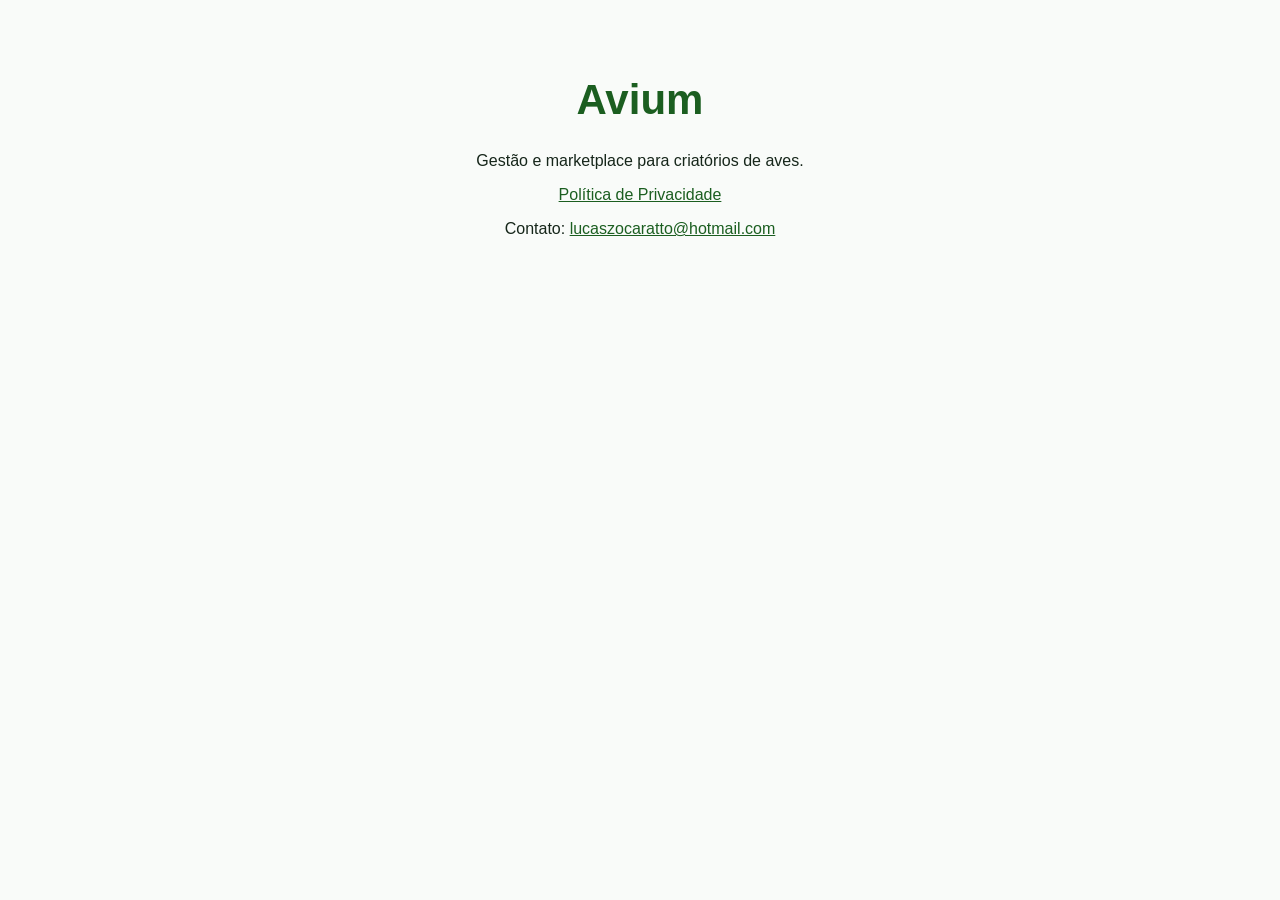
==== index.html @ 2c4d25f3 "Site Avium: política de privacidade Co-Authored-By: Claude Opus 4.8 (1M context) <noreply@anthropic." ====
<!DOCTYPE html>
<html lang="pt-BR"><head><meta charset="UTF-8"><meta name="viewport" content="width=device-width, initial-scale=1.0"><title>Avium</title>
<style>body{max-width:720px;margin:0 auto;padding:48px 20px;font-family:-apple-system,Segoe UI,Roboto,sans-serif;color:#16261a;background:#F9FBF9;text-align:center}h1{color:#1B5E20;font-size:42px}a{color:#1B5E20}</style>
</head><body>
<h1>Avium</h1>
<p>Gestão e marketplace para criatórios de aves.</p>
<p><a href="privacidade.html">Política de Privacidade</a></p>
<p>Contato: <a href="mailto:lucaszocaratto@hotmail.com">lucaszocaratto@hotmail.com</a></p>
</body></html>
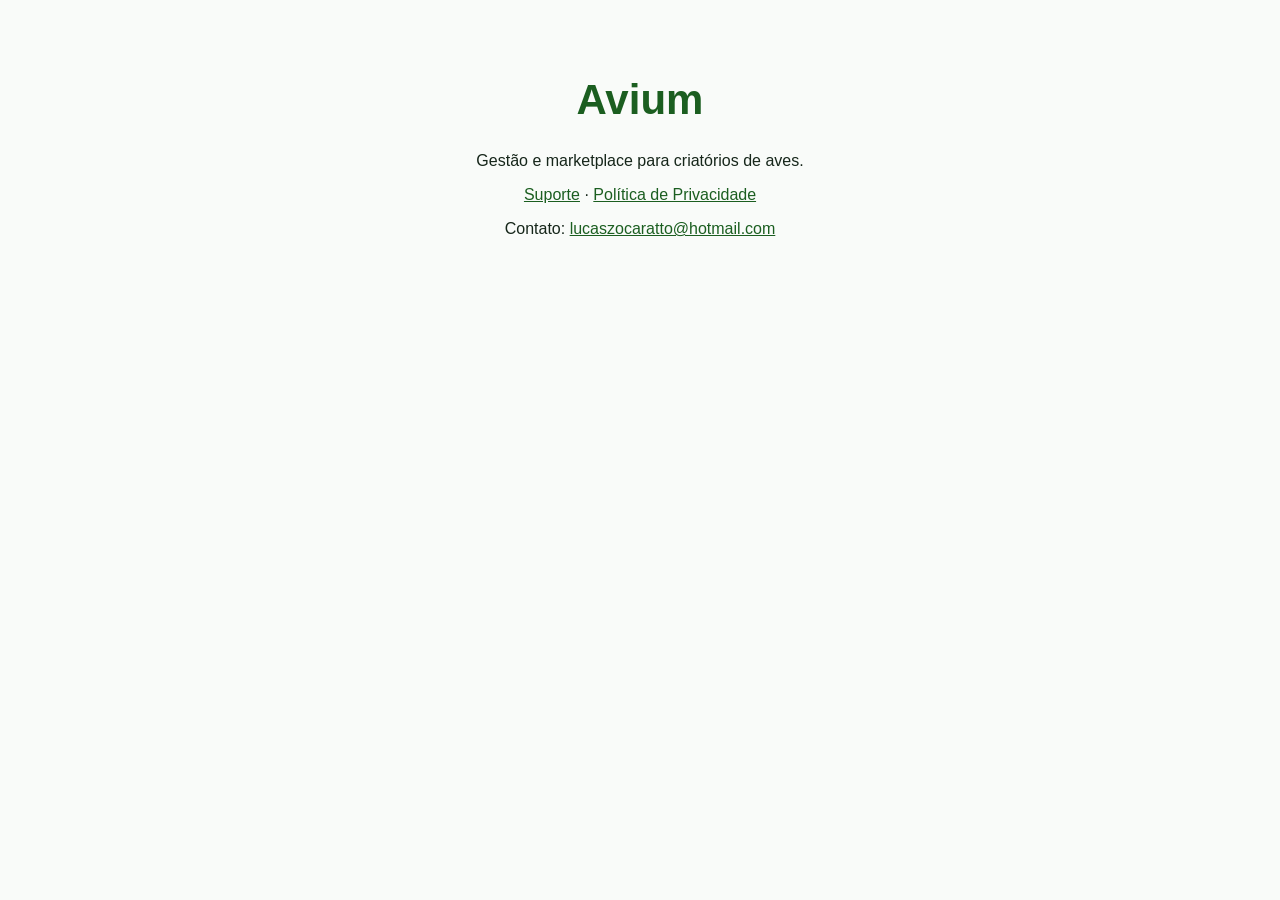
==== commit 5960a2bd: "add: pagina de suporte (FAQ + contato + cancelamento) p/ App Store" ====
--- a/index.html
+++ b/index.html
@@ -4,6 +4,6 @@
 </head><body>
 <h1>Avium</h1>
 <p>Gestão e marketplace para criatórios de aves.</p>
-<p><a href="privacidade.html">Política de Privacidade</a></p>
+<p><a href="suporte.html">Suporte</a> &middot; <a href="privacidade.html">Política de Privacidade</a></p>
 <p>Contato: <a href="mailto:lucaszocaratto@hotmail.com">lucaszocaratto@hotmail.com</a></p>
 </body></html>
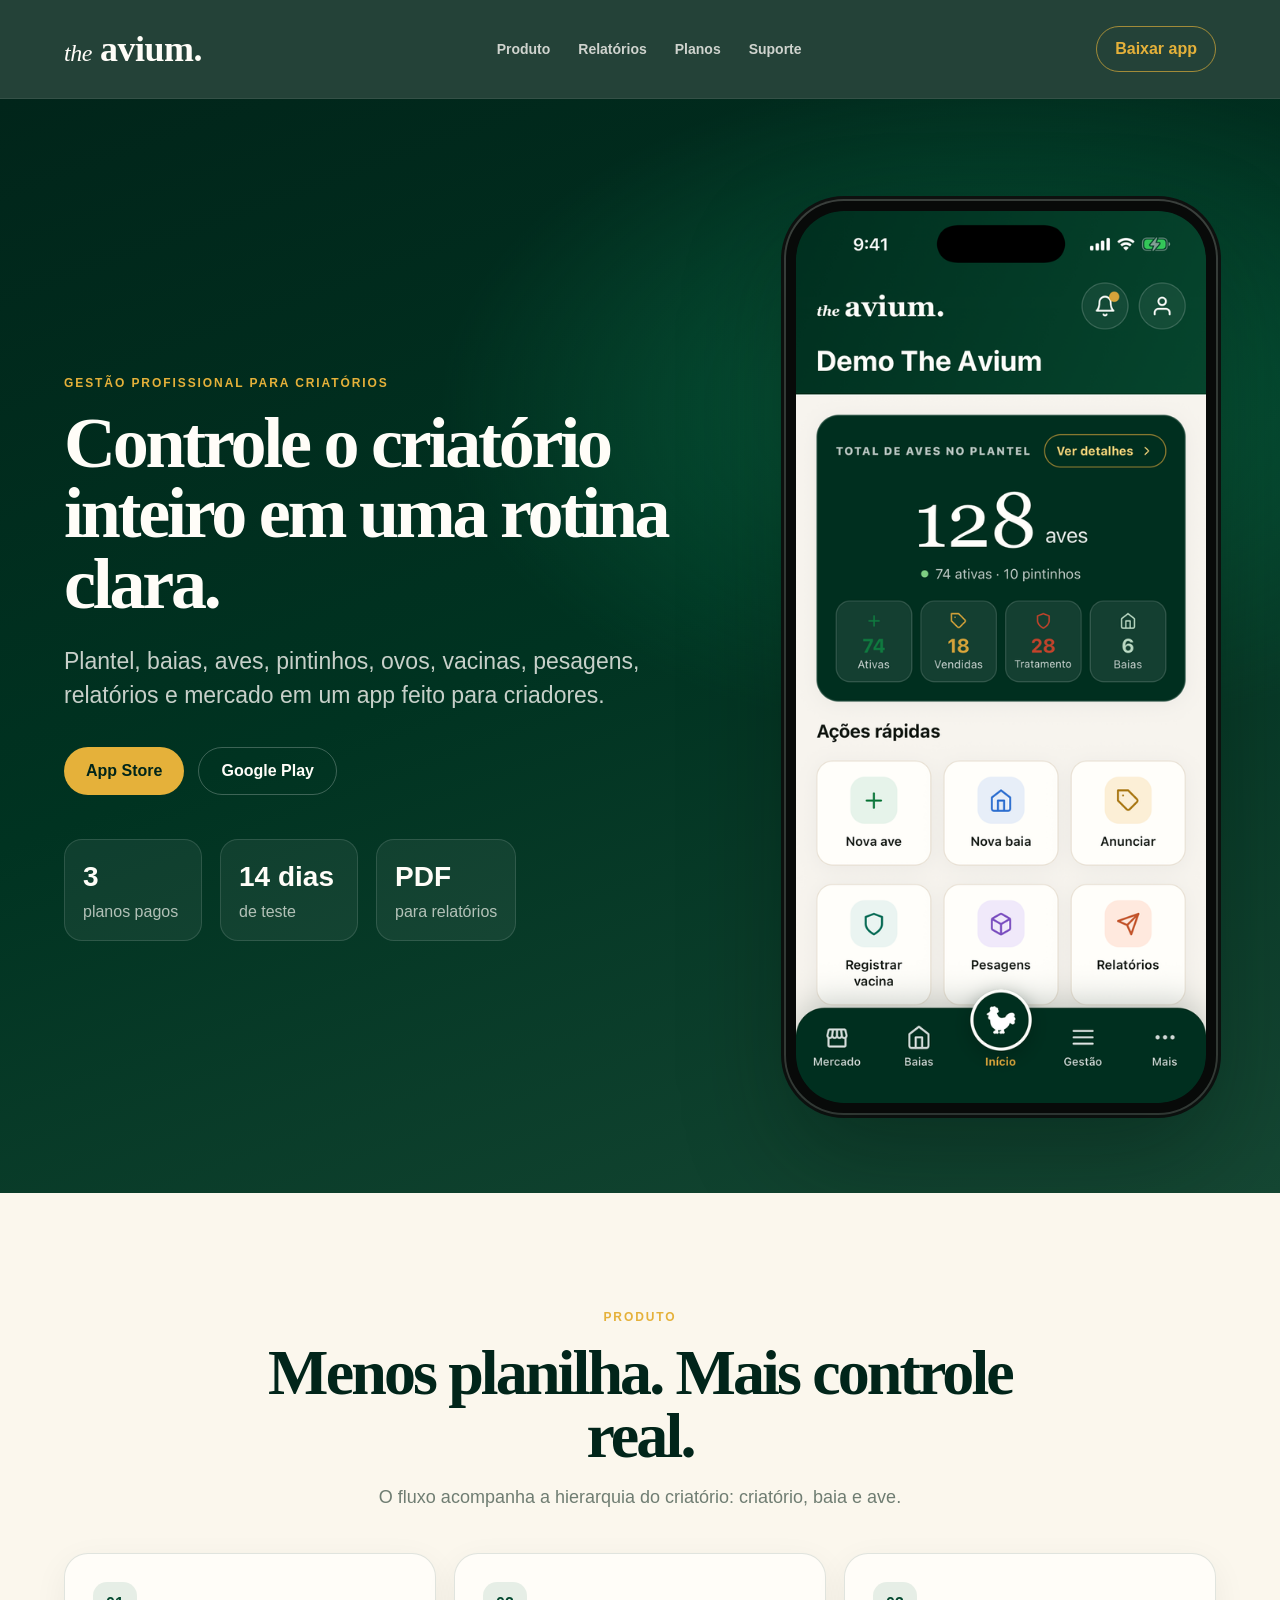
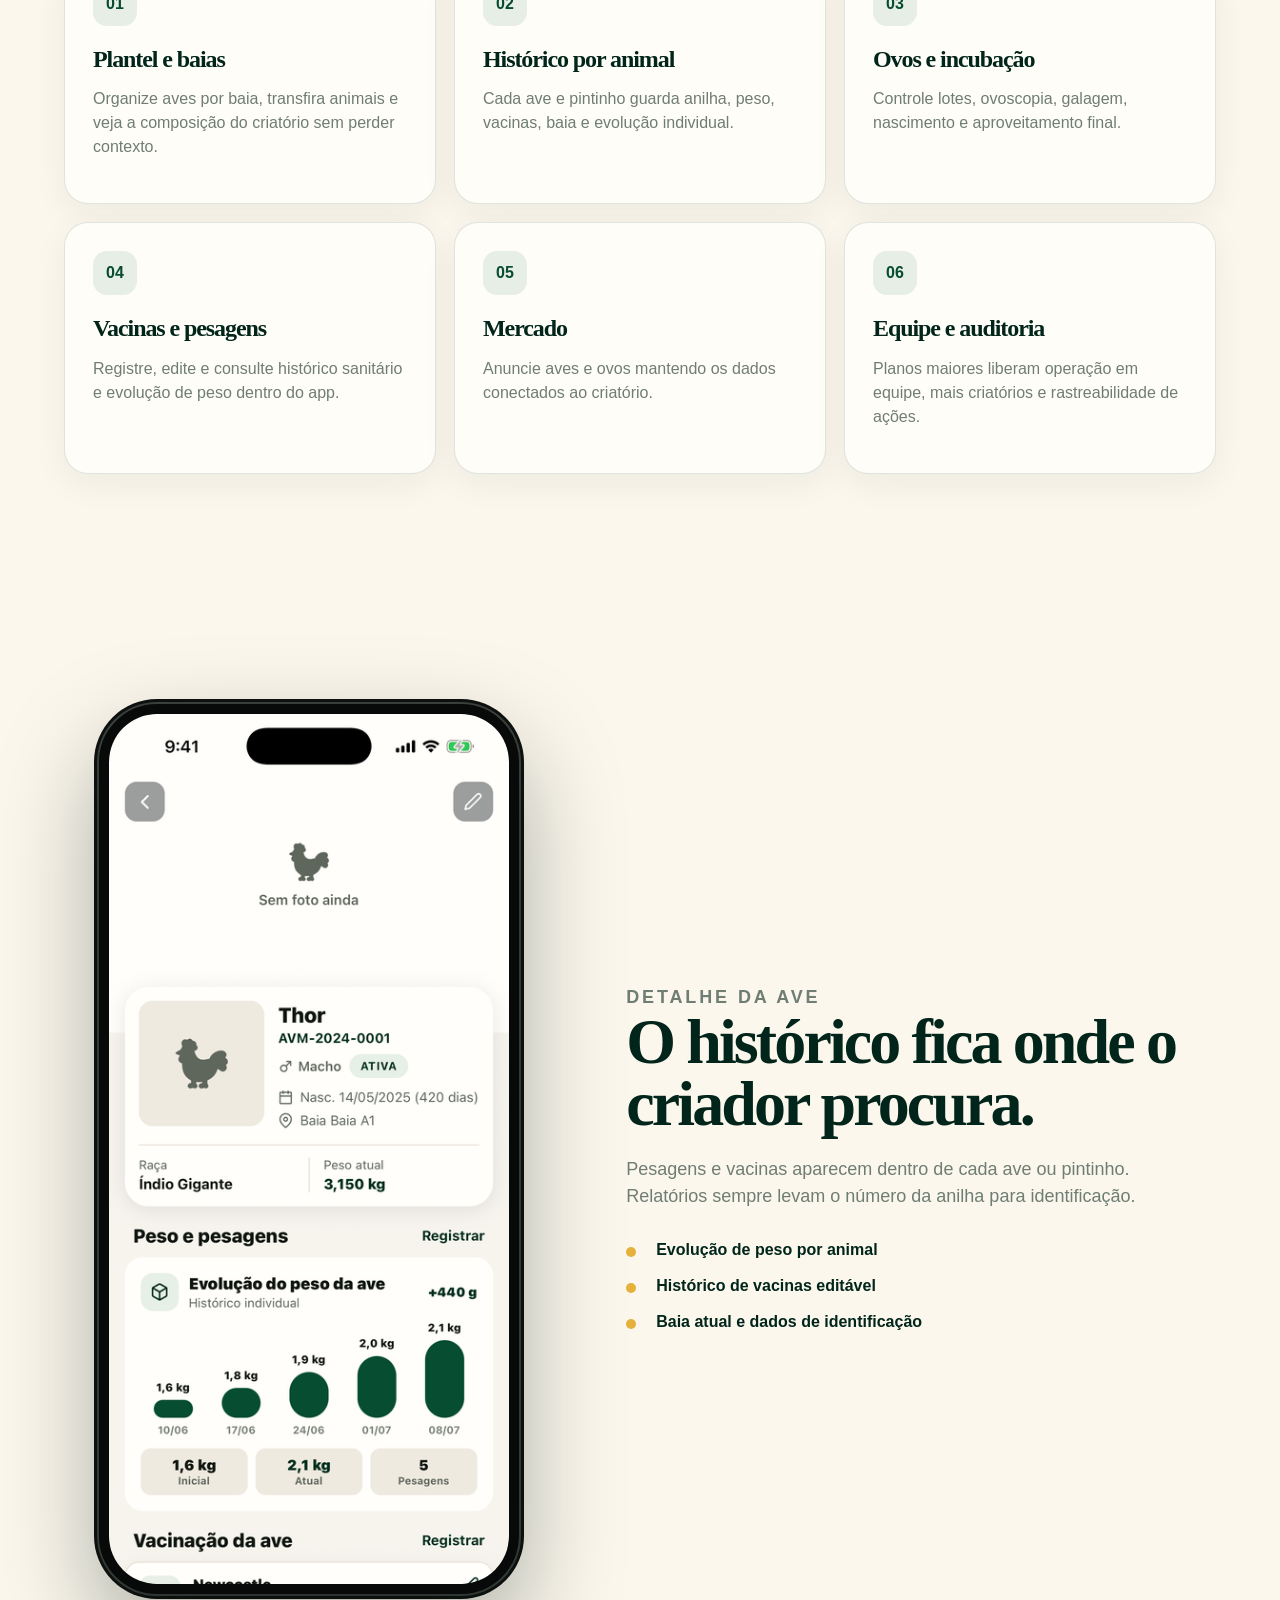
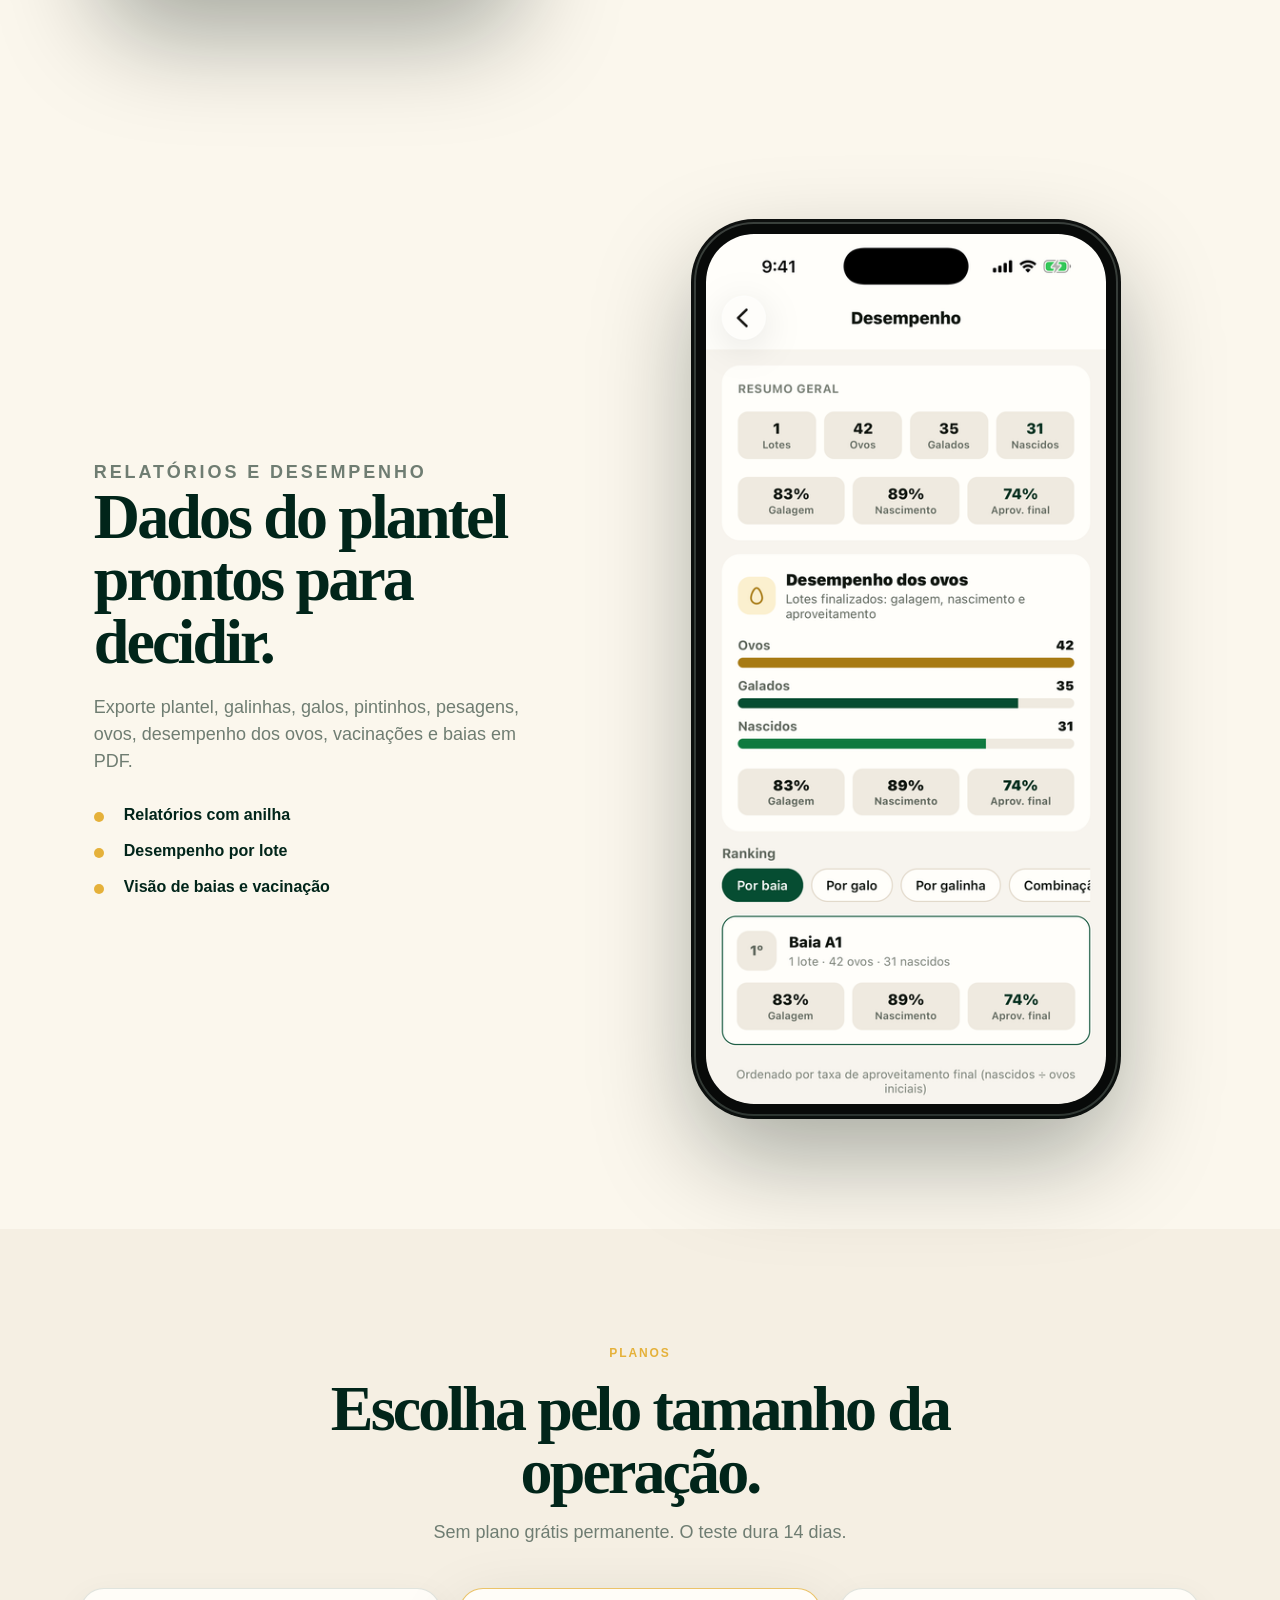
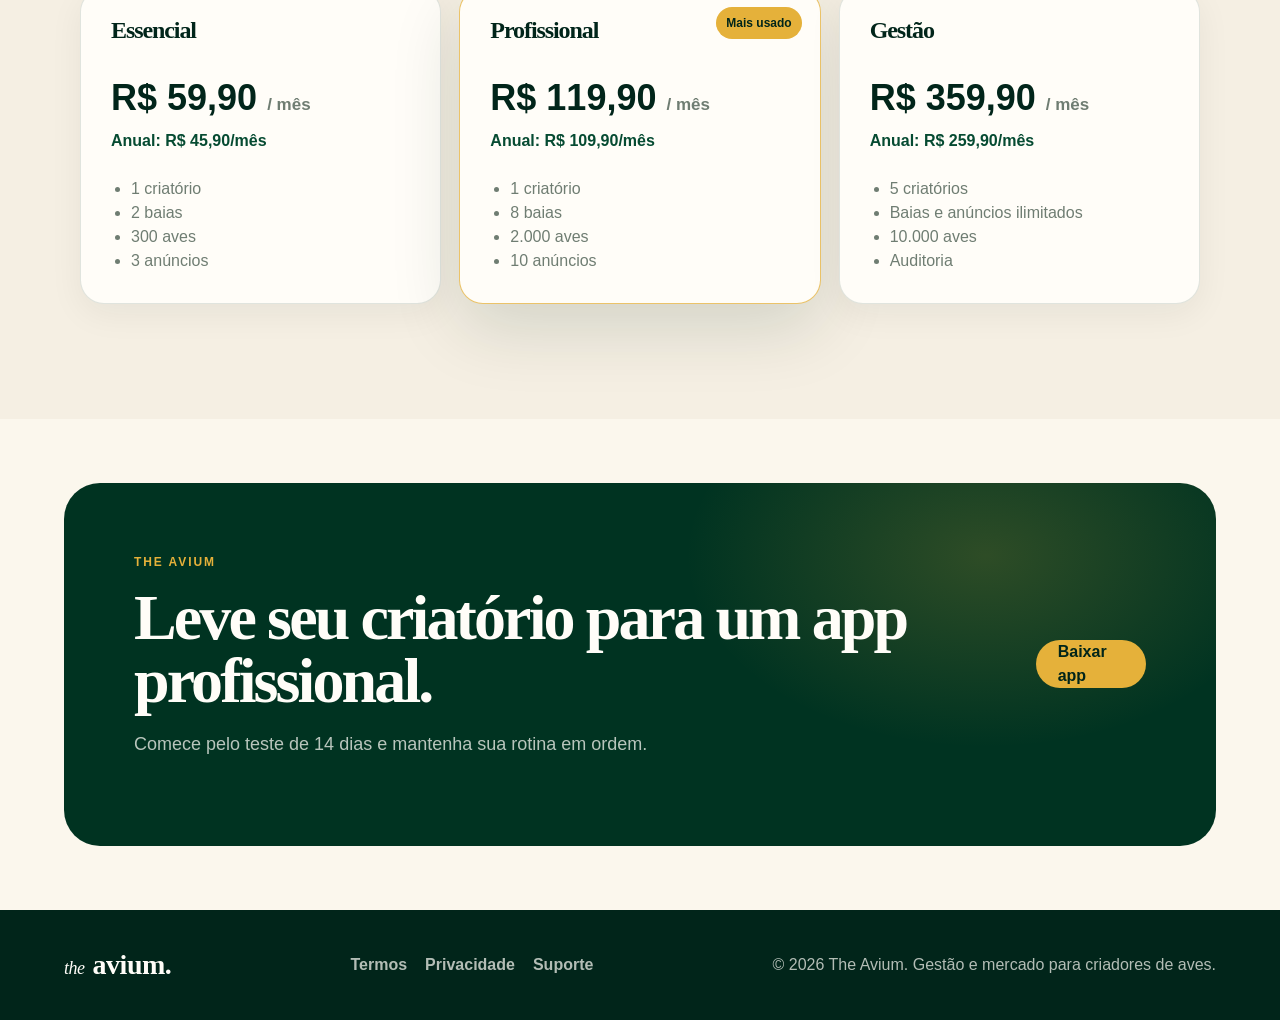
==== commit 33595b1c: "Refresh The Avium public site" ====
--- a/index.html
+++ b/index.html
@@ -1,9 +1,202 @@
-<!DOCTYPE html>
-<html lang="pt-BR"><head><meta charset="UTF-8"><meta name="viewport" content="width=device-width, initial-scale=1.0"><title>Avium</title>
-<style>body{max-width:720px;margin:0 auto;padding:48px 20px;font-family:-apple-system,Segoe UI,Roboto,sans-serif;color:#16261a;background:#F9FBF9;text-align:center}h1{color:#1B5E20;font-size:42px}a{color:#1B5E20}</style>
-</head><body>
-<h1>Avium</h1>
-<p>Gestão e marketplace para criatórios de aves.</p>
-<p><a href="suporte.html">Suporte</a> &middot; <a href="privacidade.html">Política de Privacidade</a></p>
-<p>Contato: <a href="mailto:lucaszocaratto@hotmail.com">lucaszocaratto@hotmail.com</a></p>
-</body></html>
+<!doctype html>
+<html lang="pt-BR">
+<head>
+  <meta charset="utf-8">
+  <meta name="viewport" content="width=device-width, initial-scale=1">
+  <title>The Avium — Gestão de criatórios e mercado de aves</title>
+  <meta name="description" content="The Avium organiza plantel, baias, aves, pintinhos, ovos, vacinas, pesagens, relatórios e marketplace para criadores de aves.">
+  <link rel="icon" href="assets/logo-round.png">
+  <link rel="stylesheet" href="style.css">
+</head>
+<body>
+  <header class="site-header">
+    <a class="wordmark" href="./" aria-label="The Avium">
+      <span>the</span><strong>avium.</strong>
+    </a>
+    <nav class="nav-links" aria-label="Principal">
+      <a href="#produto">Produto</a>
+      <a href="#relatorios">Relatórios</a>
+      <a href="#planos">Planos</a>
+      <a href="suporte.html">Suporte</a>
+    </nav>
+    <a class="header-cta" href="#baixar">Baixar app</a>
+  </header>
+
+  <main>
+    <section class="hero">
+      <div class="hero-copy">
+        <p class="eyebrow">Gestão profissional para criatórios</p>
+        <h1>Controle o criatório inteiro em uma rotina clara.</h1>
+        <p class="lead">
+          Plantel, baias, aves, pintinhos, ovos, vacinas, pesagens, relatórios
+          e mercado em um app feito para criadores.
+        </p>
+        <div class="hero-actions" id="baixar">
+          <a class="button primary" href="https://apps.apple.com/app/id6776464321">App Store</a>
+          <a class="button secondary" href="https://play.google.com/store/apps/details?id=avium.myapp">Google Play</a>
+        </div>
+        <dl class="hero-metrics" aria-label="Recursos principais">
+          <div><dt>3</dt><dd>planos pagos</dd></div>
+          <div><dt>14 dias</dt><dd>de teste</dd></div>
+          <div><dt>PDF</dt><dd>para relatórios</dd></div>
+        </dl>
+      </div>
+
+      <div class="hero-visual" aria-hidden="true">
+        <div class="phone main-phone">
+          <img src="assets/home.png" alt="">
+        </div>
+        <div class="floating-card card-a">Anilhas, peso e vacinas por ave</div>
+        <div class="floating-card card-b">Ovos, galagem e nascimento</div>
+      </div>
+    </section>
+
+    <section class="section" id="produto">
+      <div class="section-head">
+        <p class="eyebrow">Produto</p>
+        <h2>Menos planilha. Mais controle real.</h2>
+        <p>O fluxo acompanha a hierarquia do criatório: criatório, baia e ave.</p>
+      </div>
+      <div class="feature-grid">
+        <article class="feature">
+          <span class="feature-icon">01</span>
+          <h3>Plantel e baias</h3>
+          <p>Organize aves por baia, transfira animais e veja a composição do criatório sem perder contexto.</p>
+        </article>
+        <article class="feature">
+          <span class="feature-icon">02</span>
+          <h3>Histórico por animal</h3>
+          <p>Cada ave e pintinho guarda anilha, peso, vacinas, baia e evolução individual.</p>
+        </article>
+        <article class="feature">
+          <span class="feature-icon">03</span>
+          <h3>Ovos e incubação</h3>
+          <p>Controle lotes, ovoscopia, galagem, nascimento e aproveitamento final.</p>
+        </article>
+        <article class="feature">
+          <span class="feature-icon">04</span>
+          <h3>Vacinas e pesagens</h3>
+          <p>Registre, edite e consulte histórico sanitário e evolução de peso dentro do app.</p>
+        </article>
+        <article class="feature">
+          <span class="feature-icon">05</span>
+          <h3>Mercado</h3>
+          <p>Anuncie aves e ovos mantendo os dados conectados ao criatório.</p>
+        </article>
+        <article class="feature">
+          <span class="feature-icon">06</span>
+          <h3>Equipe e auditoria</h3>
+          <p>Planos maiores liberam operação em equipe, mais criatórios e rastreabilidade de ações.</p>
+        </article>
+      </div>
+    </section>
+
+    <section class="split section">
+      <div class="split-media">
+        <div class="phone">
+          <img src="assets/ave.png" alt="Tela de detalhe da ave no The Avium">
+        </div>
+      </div>
+      <div class="split-copy">
+        <p class="eyebrow">Detalhe da ave</p>
+        <h2>O histórico fica onde o criador procura.</h2>
+        <p>
+          Pesagens e vacinas aparecem dentro de cada ave ou pintinho. Relatórios
+          sempre levam o número da anilha para identificação.
+        </p>
+        <ul class="check-list">
+          <li>Evolução de peso por animal</li>
+          <li>Histórico de vacinas editável</li>
+          <li>Baia atual e dados de identificação</li>
+        </ul>
+      </div>
+    </section>
+
+    <section class="split section reverse" id="relatorios">
+      <div class="split-media">
+        <div class="phone">
+          <img src="assets/ovos.png" alt="Tela de desempenho dos ovos no The Avium">
+        </div>
+      </div>
+      <div class="split-copy">
+        <p class="eyebrow">Relatórios e desempenho</p>
+        <h2>Dados do plantel prontos para decidir.</h2>
+        <p>
+          Exporte plantel, galinhas, galos, pintinhos, pesagens, ovos,
+          desempenho dos ovos, vacinações e baias em PDF.
+        </p>
+        <ul class="check-list">
+          <li>Relatórios com anilha</li>
+          <li>Desempenho por lote</li>
+          <li>Visão de baias e vacinação</li>
+        </ul>
+      </div>
+    </section>
+
+    <section class="section plans-section" id="planos">
+      <div class="section-head">
+        <p class="eyebrow">Planos</p>
+        <h2>Escolha pelo tamanho da operação.</h2>
+        <p>Sem plano grátis permanente. O teste dura 14 dias.</p>
+      </div>
+      <div class="plans">
+        <article class="plan-card">
+          <h3>Essencial</h3>
+          <p class="price">R$ 59,90 <span>/ mês</span></p>
+          <p class="annual">Anual: R$ 45,90/mês</p>
+          <ul>
+            <li>1 criatório</li>
+            <li>2 baias</li>
+            <li>300 aves</li>
+            <li>3 anúncios</li>
+          </ul>
+        </article>
+        <article class="plan-card featured">
+          <p class="badge">Mais usado</p>
+          <h3>Profissional</h3>
+          <p class="price">R$ 119,90 <span>/ mês</span></p>
+          <p class="annual">Anual: R$ 109,90/mês</p>
+          <ul>
+            <li>1 criatório</li>
+            <li>8 baias</li>
+            <li>2.000 aves</li>
+            <li>10 anúncios</li>
+          </ul>
+        </article>
+        <article class="plan-card">
+          <h3>Gestão</h3>
+          <p class="price">R$ 359,90 <span>/ mês</span></p>
+          <p class="annual">Anual: R$ 259,90/mês</p>
+          <ul>
+            <li>5 criatórios</li>
+            <li>Baias e anúncios ilimitados</li>
+            <li>10.000 aves</li>
+            <li>Auditoria</li>
+          </ul>
+        </article>
+      </div>
+    </section>
+
+    <section class="cta-panel">
+      <div>
+        <p class="eyebrow">The Avium</p>
+        <h2>Leve seu criatório para um app profissional.</h2>
+        <p>Comece pelo teste de 14 dias e mantenha sua rotina em ordem.</p>
+      </div>
+      <a class="button primary" href="#baixar">Baixar app</a>
+    </section>
+  </main>
+
+  <footer class="footer">
+    <a class="wordmark" href="./" aria-label="The Avium">
+      <span>the</span><strong>avium.</strong>
+    </a>
+    <nav aria-label="Rodapé">
+      <a href="termos.html">Termos</a>
+      <a href="privacidade.html">Privacidade</a>
+      <a href="suporte.html">Suporte</a>
+    </nav>
+    <p>© 2026 The Avium. Gestão e mercado para criadores de aves.</p>
+  </footer>
+</body>
+</html>
--- a/style.css
+++ b/style.css
@@ -0,0 +1,399 @@
+:root {
+  --green-950: #01251a;
+  --green-900: #003321;
+  --green-800: #064b32;
+  --green-700: #0a6a45;
+  --cream: #fbf7ed;
+  --paper: #fffdf8;
+  --muted: #6f7d72;
+  --line: rgba(0, 51, 33, .12);
+  --gold: #e5b13a;
+  --red: #ce513c;
+  --shadow: 0 26px 80px rgba(0, 24, 15, .25);
+  --radius: 24px;
+}
+
+* { box-sizing: border-box; }
+html { scroll-behavior: smooth; }
+body {
+  margin: 0;
+  color: var(--green-950);
+  background: var(--cream);
+  font-family: -apple-system, BlinkMacSystemFont, "Segoe UI", Roboto, sans-serif;
+  line-height: 1.5;
+}
+a { color: inherit; text-decoration: none; }
+img { max-width: 100%; display: block; }
+
+.site-header {
+  position: sticky;
+  top: 0;
+  z-index: 20;
+  display: flex;
+  align-items: center;
+  justify-content: space-between;
+  gap: 24px;
+  padding: 22px clamp(20px, 5vw, 72px);
+  background: rgba(1, 37, 26, .86);
+  color: #fffdf8;
+  backdrop-filter: blur(18px);
+  border-bottom: 1px solid rgba(255, 255, 255, .08);
+}
+.site-header.compact { position: static; }
+
+.wordmark {
+  display: inline-flex;
+  align-items: baseline;
+  gap: 8px;
+  color: #fffdf8;
+  font-family: Georgia, "Times New Roman", serif;
+  letter-spacing: -.03em;
+  white-space: nowrap;
+}
+.wordmark span {
+  font-size: 24px;
+  font-style: italic;
+  font-weight: 400;
+}
+.wordmark strong {
+  font-size: 36px;
+  font-weight: 700;
+}
+.nav-links {
+  display: flex;
+  align-items: center;
+  gap: 28px;
+  color: rgba(255, 253, 248, .78);
+  font-weight: 600;
+  font-size: 14px;
+}
+.nav-links a:hover { color: #fffdf8; }
+.header-cta {
+  border: 1px solid rgba(229, 177, 58, .65);
+  color: var(--gold);
+  padding: 10px 18px;
+  border-radius: 999px;
+  font-weight: 700;
+}
+
+.hero {
+  min-height: calc(100vh - 88px);
+  display: grid;
+  grid-template-columns: minmax(560px, 1fr) minmax(300px, 430px);
+  gap: clamp(24px, 4vw, 54px);
+  padding: clamp(58px, 8vw, 110px) clamp(20px, 5vw, 72px) 80px;
+  background:
+    radial-gradient(900px 540px at 78% 28%, rgba(13, 117, 76, .65), transparent 62%),
+    linear-gradient(160deg, var(--green-950), var(--green-900) 48%, #154733);
+  color: #fffdf8;
+  overflow: hidden;
+}
+.hero-copy { max-width: 760px; align-self: center; }
+.eyebrow {
+  margin: 0 0 16px;
+  color: var(--gold);
+  font-size: 12px;
+  font-weight: 800;
+  letter-spacing: .16em;
+  text-transform: uppercase;
+}
+h1, h2, h3 {
+  margin: 0;
+  font-family: Georgia, "Times New Roman", serif;
+  letter-spacing: -.045em;
+  line-height: .98;
+}
+h1 { font-size: clamp(46px, 5.8vw, 72px); max-width: 720px; }
+h2 { font-size: clamp(36px, 5vw, 64px); }
+h3 { font-size: 24px; }
+.lead {
+  max-width: 660px;
+  margin: 24px 0 0;
+  color: rgba(255, 253, 248, .78);
+  font-size: clamp(18px, 2vw, 23px);
+}
+.hero-actions, .actions {
+  display: flex;
+  flex-wrap: wrap;
+  gap: 14px;
+  margin-top: 34px;
+}
+.button {
+  display: inline-flex;
+  align-items: center;
+  justify-content: center;
+  min-height: 48px;
+  padding: 0 22px;
+  border-radius: 999px;
+  font-weight: 800;
+}
+.button.primary { background: var(--gold); color: var(--green-950); }
+.button.secondary { border: 1px solid rgba(255,255,255,.24); color: #fffdf8; }
+.hero-metrics {
+  display: flex;
+  flex-wrap: wrap;
+  gap: 18px;
+  margin: 44px 0 0;
+}
+.hero-metrics div {
+  min-width: 138px;
+  padding: 16px 18px;
+  border: 1px solid rgba(255,255,255,.12);
+  border-radius: 18px;
+  background: rgba(255,255,255,.06);
+}
+.hero-metrics dt { font-size: 28px; font-weight: 800; color: #fffdf8; }
+.hero-metrics dd { margin: 2px 0 0; color: rgba(255,253,248,.68); }
+
+.hero-visual {
+  position: relative;
+  min-height: 710px;
+  display: grid;
+  place-items: end center;
+}
+.phone {
+  position: relative;
+  width: min(100%, 420px);
+  border: 10px solid #080a09;
+  border-radius: 58px;
+  overflow: hidden;
+  box-shadow:
+    0 42px 100px rgba(0, 17, 11, .34),
+    0 0 0 2px #3d433f,
+    0 0 0 5px #0f1110;
+  background: #080a09;
+}
+.phone::before,
+.phone::after {
+  content: "";
+  position: absolute;
+  z-index: -1;
+  width: 5px;
+  border-radius: 8px;
+  background: linear-gradient(180deg, #757b77, #242827);
+}
+.phone::before {
+  left: -15px;
+  top: 122px;
+  height: 92px;
+  box-shadow: 0 118px 0 #323837;
+}
+.phone::after {
+  right: -15px;
+  top: 210px;
+  height: 140px;
+}
+.phone img {
+  border-radius: 45px;
+}
+.main-phone { width: min(100%, 430px); }
+.floating-card {
+  position: absolute;
+  width: 220px;
+  padding: 18px;
+  border-radius: 20px;
+  background: rgba(255,253,248,.94);
+  color: var(--green-950);
+  box-shadow: 0 18px 50px rgba(0,0,0,.22);
+  font-weight: 800;
+}
+.card-a { top: 120px; left: -26px; }
+.card-b { right: -16px; bottom: 180px; color: var(--green-800); }
+
+.section {
+  padding: clamp(70px, 9vw, 120px) clamp(20px, 5vw, 72px);
+}
+.section-head {
+  max-width: 760px;
+  margin: 0 auto 42px;
+  text-align: center;
+}
+.section-head p:not(.eyebrow) {
+  color: var(--muted);
+  font-size: 18px;
+  margin: 16px auto 0;
+}
+.feature-grid {
+  display: grid;
+  grid-template-columns: repeat(3, minmax(0, 1fr));
+  gap: 18px;
+  max-width: 1180px;
+  margin: 0 auto;
+}
+.feature, .plan-card, .support-card, details {
+  background: var(--paper);
+  border: 1px solid var(--line);
+  border-radius: var(--radius);
+  box-shadow: 0 10px 34px rgba(0, 42, 27, .06);
+}
+.feature { padding: 28px; }
+.feature-icon {
+  display: inline-flex;
+  align-items: center;
+  justify-content: center;
+  width: 44px;
+  height: 44px;
+  border-radius: 14px;
+  background: rgba(10, 106, 69, .1);
+  color: var(--green-800);
+  font-weight: 900;
+  margin-bottom: 22px;
+}
+.feature p, .split-copy p, .plan-card li, .legal p, .legal li {
+  color: var(--muted);
+}
+
+.split {
+  display: grid;
+  grid-template-columns: minmax(280px, 430px) minmax(0, 560px);
+  align-items: center;
+  justify-content: center;
+  gap: clamp(40px, 8vw, 110px);
+}
+.split.reverse .split-media { order: 2; }
+.split-media {
+  display: grid;
+  place-items: center;
+}
+.split-copy p { font-size: 18px; margin: 20px 0 0; }
+.check-list {
+  list-style: none;
+  padding: 0;
+  margin: 28px 0 0;
+  display: grid;
+  gap: 12px;
+}
+.check-list li {
+  position: relative;
+  padding-left: 30px;
+  color: var(--green-950);
+  font-weight: 700;
+}
+.check-list li::before {
+  content: "";
+  position: absolute;
+  left: 0;
+  top: .55em;
+  width: 10px;
+  height: 10px;
+  border-radius: 50%;
+  background: var(--gold);
+}
+
+.plans-section { background: #f5efe3; }
+.plans {
+  display: grid;
+  grid-template-columns: repeat(3, minmax(0, 1fr));
+  gap: 18px;
+  max-width: 1120px;
+  margin: 0 auto;
+}
+.plan-card {
+  position: relative;
+  padding: 30px;
+}
+.plan-card.featured {
+  border-color: rgba(229, 177, 58, .75);
+  box-shadow: 0 24px 70px rgba(0, 42, 27, .14);
+}
+.badge {
+  position: absolute;
+  top: 18px;
+  right: 18px;
+  margin: 0;
+  padding: 7px 10px;
+  border-radius: 999px;
+  background: var(--gold);
+  font-size: 12px;
+  font-weight: 900;
+}
+.price {
+  margin: 28px 0 0;
+  font-size: 36px;
+  font-weight: 900;
+  color: var(--green-950);
+}
+.price span { font-size: 17px; color: var(--muted); }
+.annual { margin: 4px 0 24px; color: var(--green-800); font-weight: 800; }
+.plan-card ul { padding-left: 20px; margin: 0; }
+
+.cta-panel {
+  margin: clamp(30px, 5vw, 70px) clamp(20px, 5vw, 72px);
+  padding: clamp(36px, 6vw, 70px);
+  border-radius: 36px;
+  background:
+    radial-gradient(500px 320px at 80% 20%, rgba(229,177,58,.2), transparent 60%),
+    var(--green-900);
+  color: #fffdf8;
+  display: flex;
+  align-items: center;
+  justify-content: space-between;
+  gap: 24px;
+}
+.cta-panel p:not(.eyebrow) { color: rgba(255,253,248,.72); font-size: 18px; }
+
+.legal {
+  max-width: 860px;
+  margin: 0 auto;
+  padding: clamp(54px, 8vw, 96px) 22px;
+}
+.legal h1 { color: var(--green-950); font-size: clamp(44px, 7vw, 78px); }
+.legal h2 {
+  margin-top: 38px;
+  font-size: 28px;
+  letter-spacing: -.03em;
+}
+.legal a { color: var(--green-800); font-weight: 800; }
+.updated {
+  margin-top: 14px;
+  font-weight: 700;
+}
+.support-card {
+  padding: 28px;
+  margin: 36px 0;
+}
+.faq-list { display: grid; gap: 12px; margin-top: 42px; }
+details { padding: 20px 22px; }
+summary { cursor: pointer; font-weight: 900; }
+details p { margin-bottom: 0; }
+
+.footer {
+  display: flex;
+  align-items: center;
+  justify-content: space-between;
+  gap: 18px;
+  padding: 34px clamp(20px, 5vw, 72px);
+  background: var(--green-950);
+  color: rgba(255,253,248,.7);
+  flex-wrap: wrap;
+}
+.footer nav { display: flex; gap: 18px; font-weight: 700; }
+.footer .wordmark strong { font-size: 28px; }
+.footer .wordmark span { font-size: 18px; }
+.footer p { margin: 0; }
+
+@media (max-width: 920px) {
+  .nav-links { display: none; }
+  .hero { grid-template-columns: 1fr; padding-bottom: 40px; }
+  .hero-visual { min-height: 0; }
+  .floating-card { display: none; }
+  .feature-grid, .plans { grid-template-columns: 1fr; }
+  .split, .split.reverse { grid-template-columns: 1fr; }
+  .split.reverse .split-media { order: 0; }
+  .cta-panel { align-items: flex-start; flex-direction: column; }
+}
+
+@media (max-width: 1280px) {
+  .hero .floating-card { display: none; }
+}
+
+@media (max-width: 560px) {
+  .site-header { padding-inline: 18px; }
+  .header-cta { display: none; }
+  .wordmark strong { font-size: 30px; }
+  .wordmark span { font-size: 20px; }
+  .hero-actions .button { width: 100%; }
+  .hero-metrics { display: grid; grid-template-columns: 1fr; }
+  .phone { border-width: 9px; border-radius: 42px; }
+  .footer { align-items: flex-start; flex-direction: column; }
+}
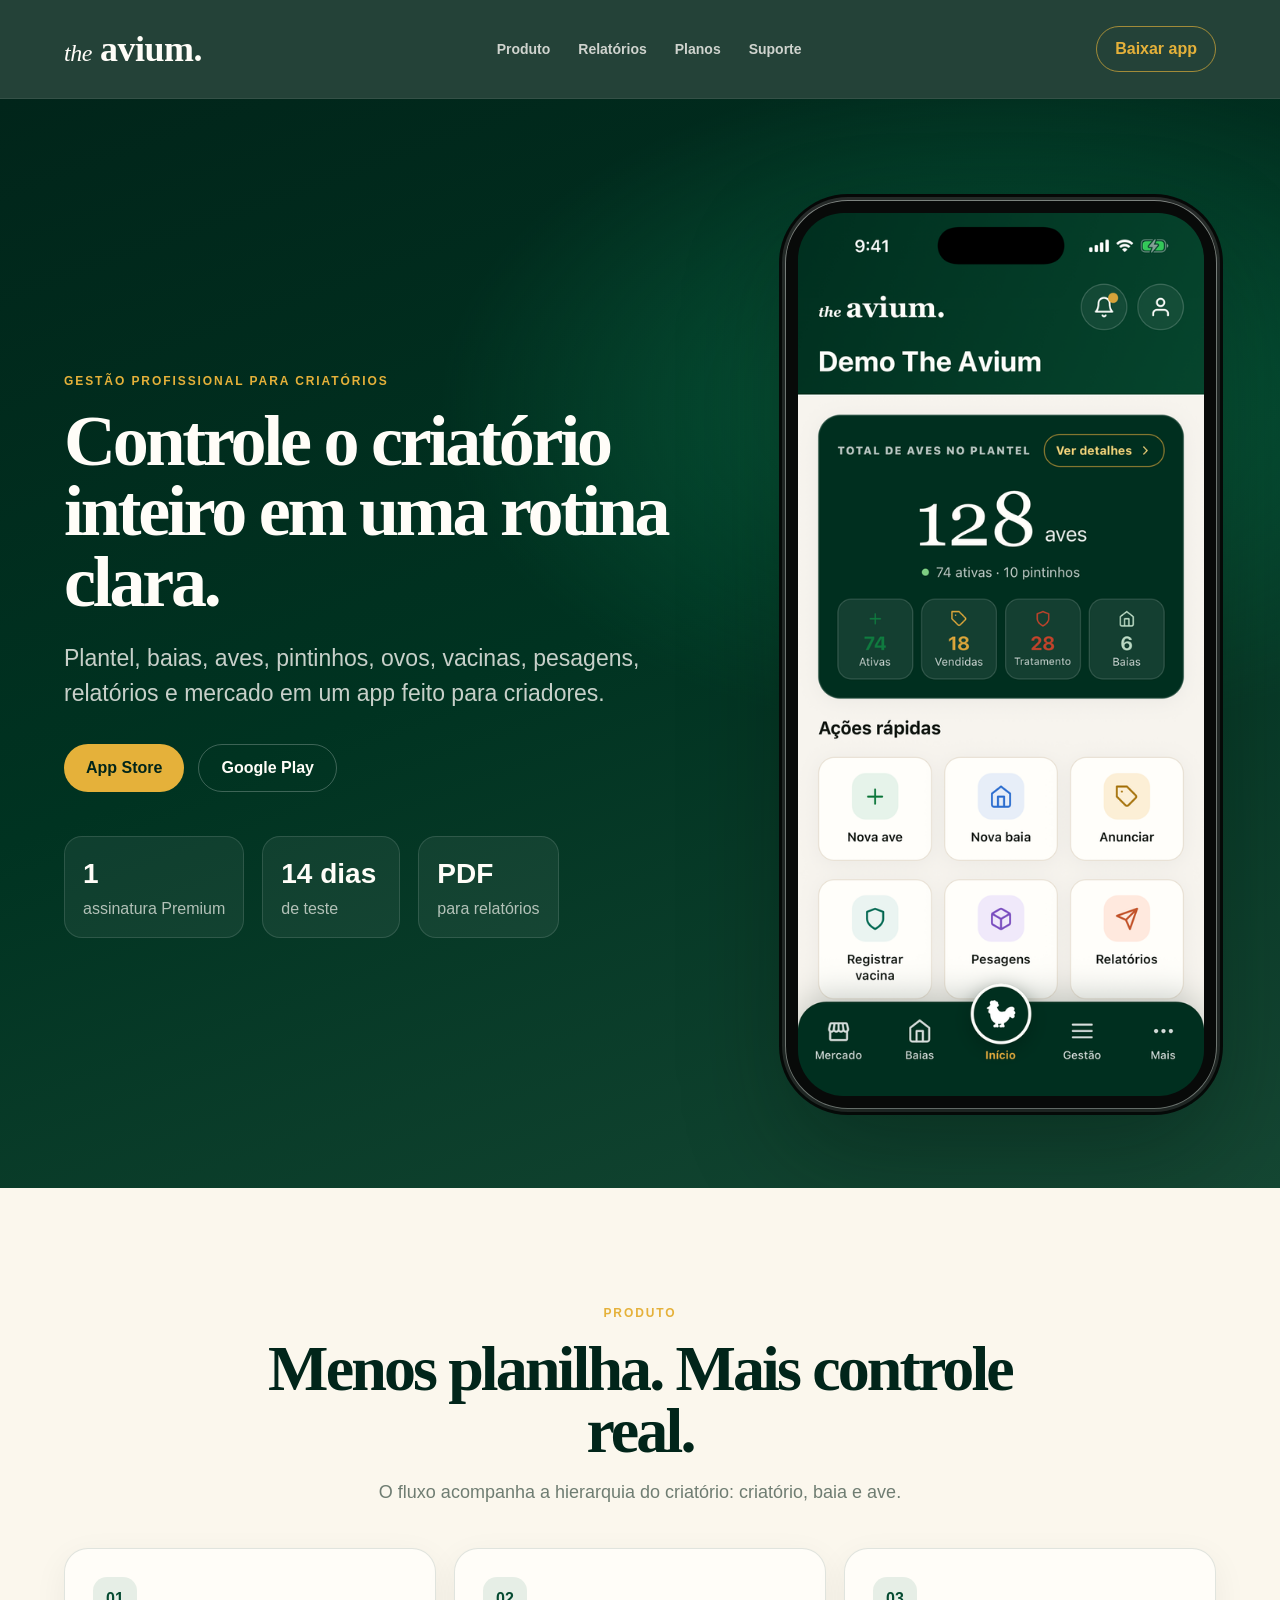
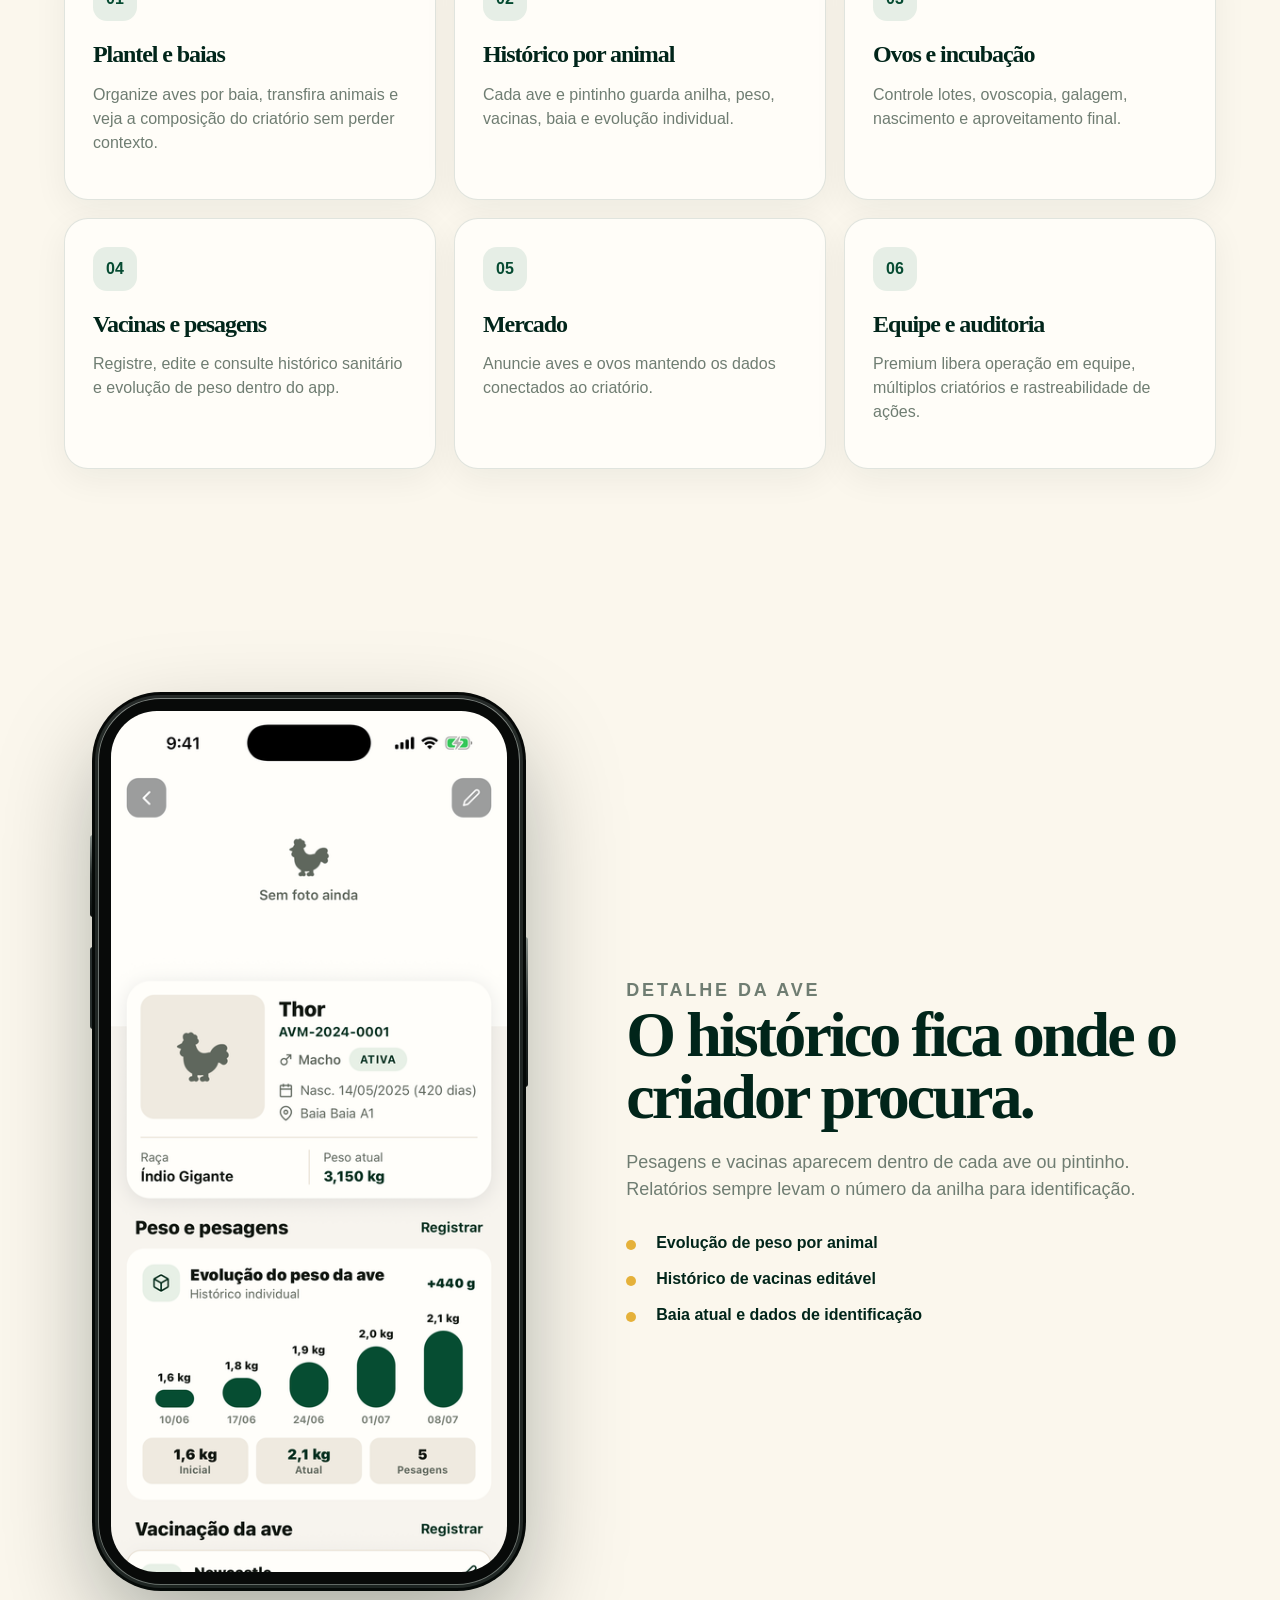
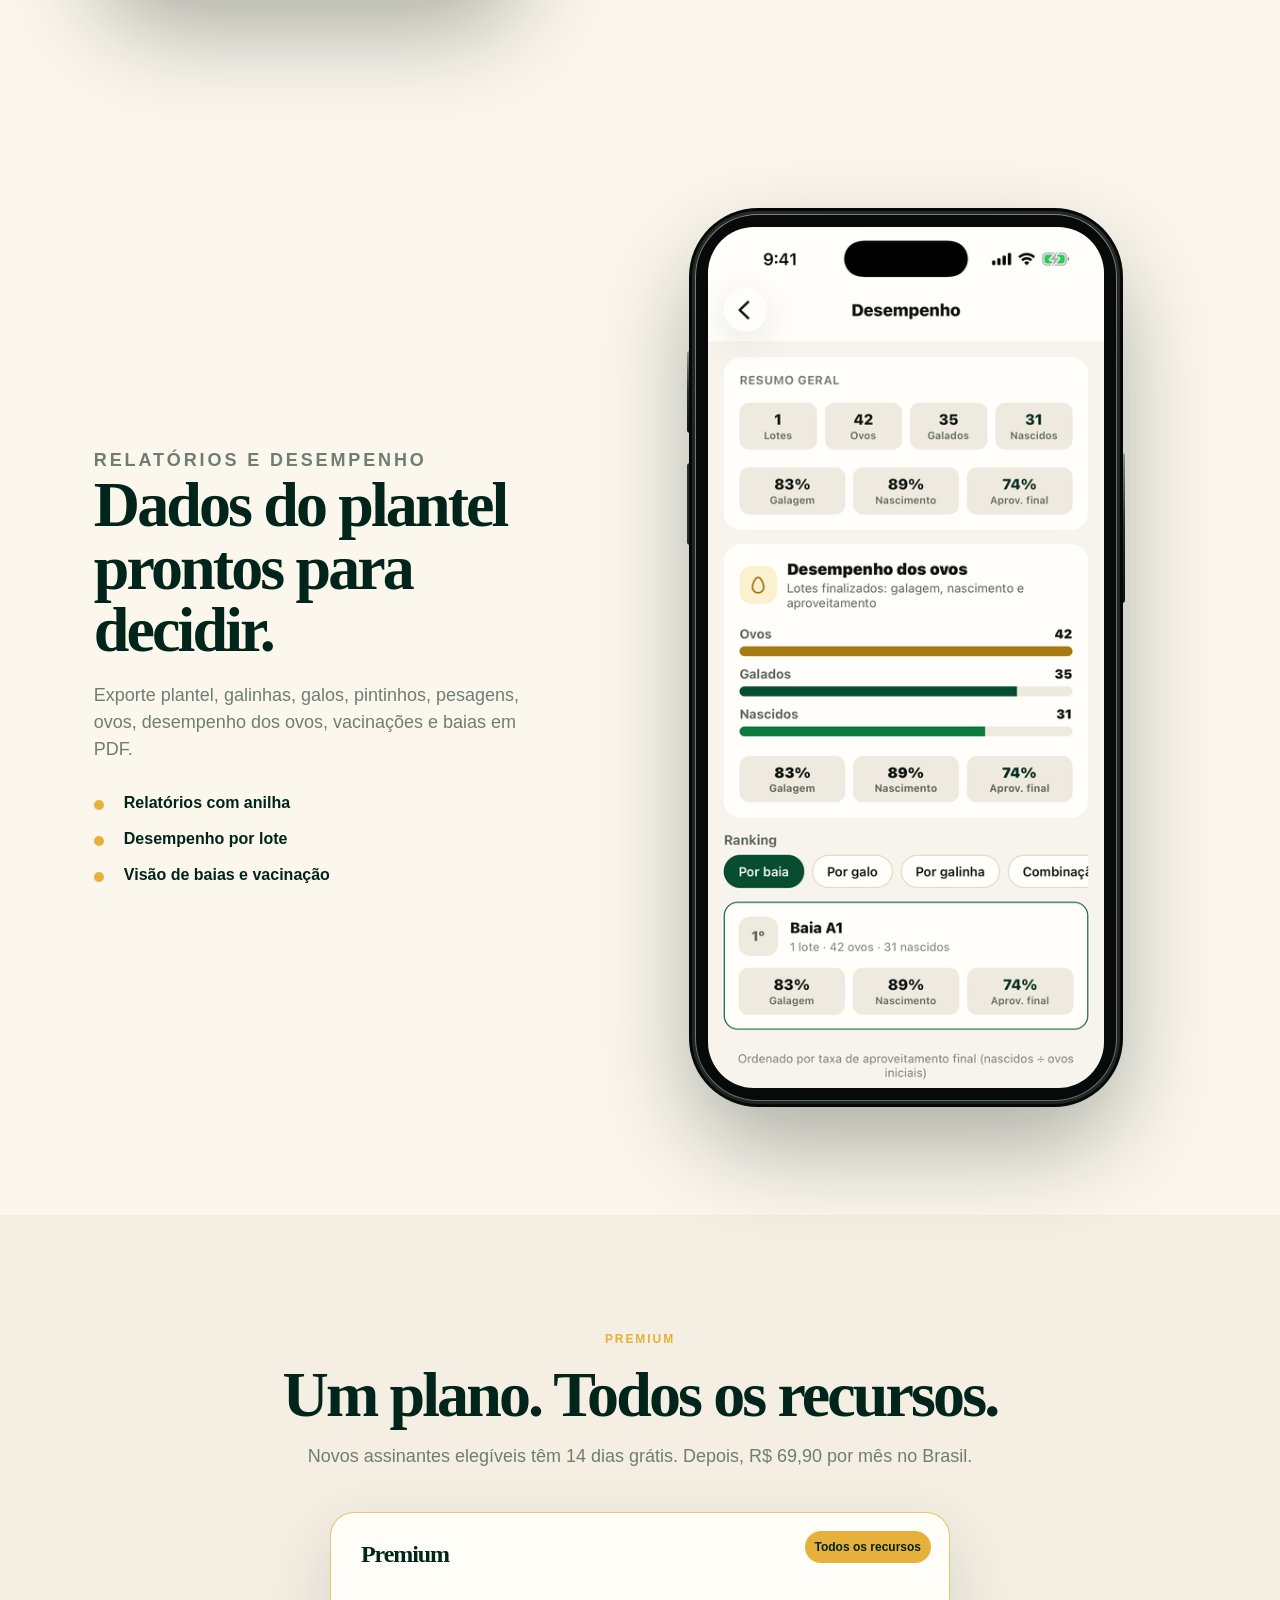
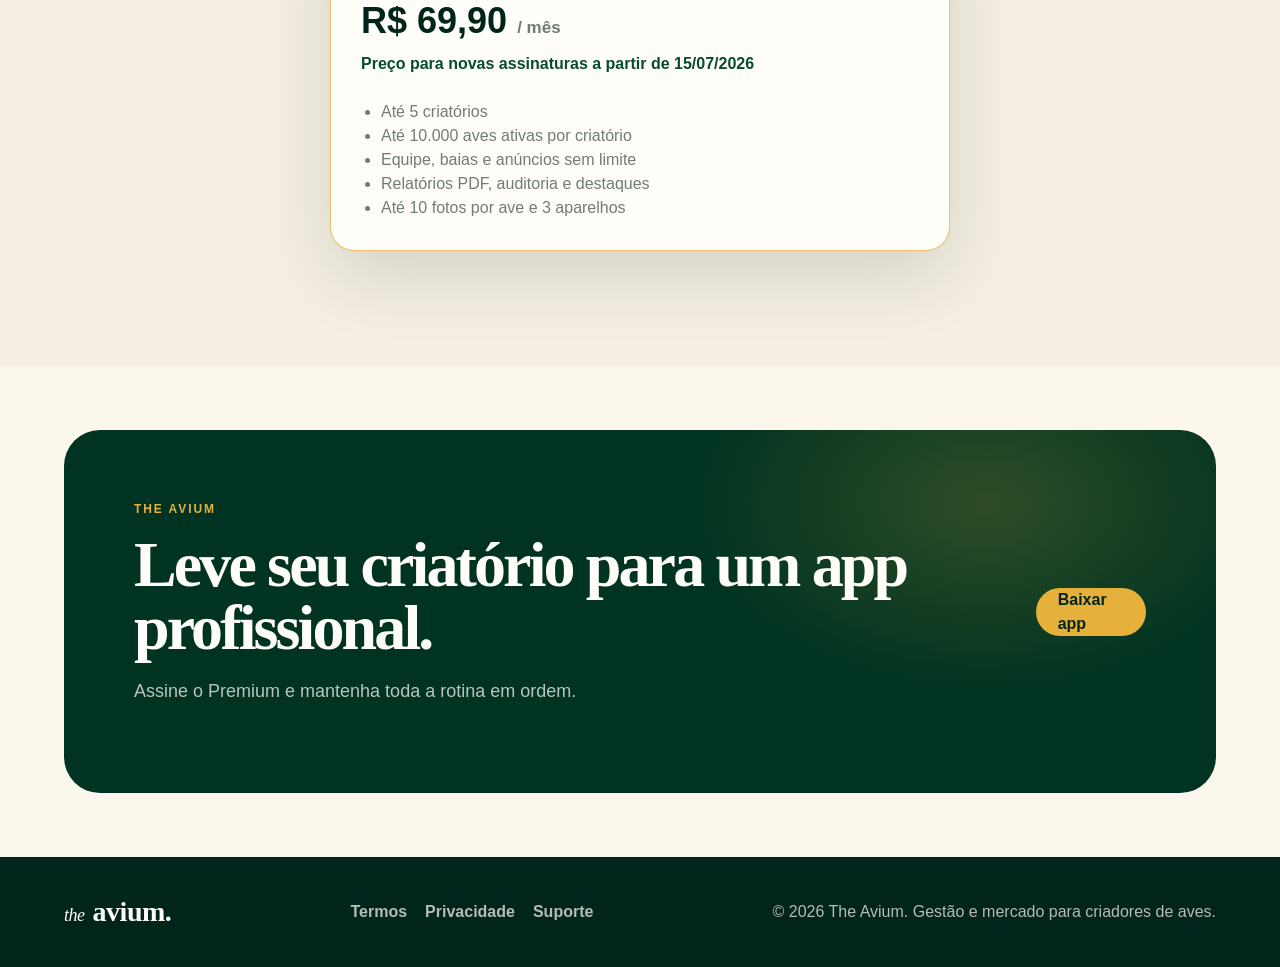
==== commit 91190b41: "Atualiza assinatura Premium mensal" ====
--- a/index.html
+++ b/index.html
@@ -36,7 +36,7 @@
           <a class="button secondary" href="https://play.google.com/store/apps/details?id=avium.myapp">Google Play</a>
         </div>
         <dl class="hero-metrics" aria-label="Recursos principais">
-          <div><dt>3</dt><dd>planos pagos</dd></div>
+          <div><dt>1</dt><dd>assinatura Premium</dd></div>
           <div><dt>14 dias</dt><dd>de teste</dd></div>
           <div><dt>PDF</dt><dd>para relatórios</dd></div>
         </dl>
@@ -86,7 +86,7 @@
         <article class="feature">
           <span class="feature-icon">06</span>
           <h3>Equipe e auditoria</h3>
-          <p>Planos maiores liberam operação em equipe, mais criatórios e rastreabilidade de ações.</p>
+          <p>Premium libera operação em equipe, múltiplos criatórios e rastreabilidade de ações.</p>
         </article>
       </div>
     </section>
@@ -135,43 +135,22 @@
 
     <section class="section plans-section" id="planos">
       <div class="section-head">
-        <p class="eyebrow">Planos</p>
-        <h2>Escolha pelo tamanho da operação.</h2>
-        <p>Sem plano grátis permanente. O teste dura 14 dias.</p>
+        <p class="eyebrow">Premium</p>
+        <h2>Um plano. Todos os recursos.</h2>
+        <p>Novos assinantes elegíveis têm 14 dias grátis. Depois, R$ 69,90 por mês no Brasil.</p>
       </div>
       <div class="plans">
-        <article class="plan-card">
-          <h3>Essencial</h3>
-          <p class="price">R$ 59,90 <span>/ mês</span></p>
-          <p class="annual">Anual: R$ 45,90/mês</p>
+        <article class="plan-card featured">
+          <p class="badge">Todos os recursos</p>
+          <h3>Premium</h3>
+          <p class="price">R$ 69,90 <span>/ mês</span></p>
+          <p class="annual">Preço para novas assinaturas a partir de 15/07/2026</p>
           <ul>
-            <li>1 criatório</li>
-            <li>2 baias</li>
-            <li>300 aves</li>
-            <li>3 anúncios</li>
-          </ul>
-        </article>
-        <article class="plan-card featured">
-          <p class="badge">Mais usado</p>
-          <h3>Profissional</h3>
-          <p class="price">R$ 119,90 <span>/ mês</span></p>
-          <p class="annual">Anual: R$ 109,90/mês</p>
-          <ul>
-            <li>1 criatório</li>
-            <li>8 baias</li>
-            <li>2.000 aves</li>
-            <li>10 anúncios</li>
-          </ul>
-        </article>
-        <article class="plan-card">
-          <h3>Gestão</h3>
-          <p class="price">R$ 359,90 <span>/ mês</span></p>
-          <p class="annual">Anual: R$ 259,90/mês</p>
-          <ul>
-            <li>5 criatórios</li>
-            <li>Baias e anúncios ilimitados</li>
-            <li>10.000 aves</li>
-            <li>Auditoria</li>
+            <li>Até 5 criatórios</li>
+            <li>Até 10.000 aves ativas por criatório</li>
+            <li>Equipe, baias e anúncios sem limite</li>
+            <li>Relatórios PDF, auditoria e destaques</li>
+            <li>Até 10 fotos por ave e 3 aparelhos</li>
           </ul>
         </article>
       </div>
@@ -181,7 +160,7 @@
       <div>
         <p class="eyebrow">The Avium</p>
         <h2>Leve seu criatório para um app profissional.</h2>
-        <p>Comece pelo teste de 14 dias e mantenha sua rotina em ordem.</p>
+        <p>Assine o Premium e mantenha toda a rotina em ordem.</p>
       </div>
       <a class="button primary" href="#baixar">Baixar app</a>
     </section>
--- a/style.css
+++ b/style.css
@@ -21,6 +21,7 @@
   background: var(--cream);
   font-family: -apple-system, BlinkMacSystemFont, "Segoe UI", Roboto, sans-serif;
   line-height: 1.5;
+  overflow-x: hidden;
 }
 a { color: inherit; text-decoration: none; }
 img { max-width: 100%; display: block; }
@@ -88,7 +89,7 @@
   color: #fffdf8;
   overflow: hidden;
 }
-.hero-copy { max-width: 760px; align-self: center; }
+.hero-copy { max-width: 760px; min-width: 0; align-self: center; }
 .eyebrow {
   margin: 0 0 16px;
   color: var(--gold);
@@ -154,13 +155,15 @@
 .phone {
   position: relative;
   width: min(100%, 420px);
-  border: 10px solid #080a09;
-  border-radius: 58px;
-  overflow: hidden;
+  border: 12px solid #080a09;
+  border-radius: 62px;
+  overflow: visible;
   box-shadow:
     0 42px 100px rgba(0, 17, 11, .34),
-    0 0 0 2px #3d433f,
-    0 0 0 5px #0f1110;
+    0 0 0 1px #858b87,
+    0 0 0 4px #272c2a,
+    0 0 0 7px #070908,
+    inset 0 0 0 2px rgba(255,255,255,.12);
   background: #080a09;
 }
 .phone::before,
@@ -168,23 +171,26 @@
   content: "";
   position: absolute;
   z-index: -1;
-  width: 5px;
-  border-radius: 8px;
-  background: linear-gradient(180deg, #757b77, #242827);
+  width: 6px;
+  border-radius: 999px;
+  background: linear-gradient(180deg, #a3aaa5 0%, #303635 48%, #111413 100%);
 }
 .phone::before {
-  left: -15px;
-  top: 122px;
-  height: 92px;
-  box-shadow: 0 118px 0 #323837;
+  left: -21px;
+  top: 124px;
+  height: 82px;
+  box-shadow: 0 112px 0 #303635;
 }
 .phone::after {
-  right: -15px;
-  top: 210px;
-  height: 140px;
+  right: -21px;
+  top: 226px;
+  height: 150px;
 }
 .phone img {
-  border-radius: 45px;
+  display: block;
+  width: 100%;
+  border-radius: 46px;
+  overflow: hidden;
 }
 .main-phone { width: min(100%, 430px); }
 .floating-card {
@@ -197,7 +203,7 @@
   box-shadow: 0 18px 50px rgba(0,0,0,.22);
   font-weight: 800;
 }
-.card-a { top: 120px; left: -26px; }
+.card-a { top: 132px; left: -70px; }
 .card-b { right: -16px; bottom: 180px; color: var(--green-800); }
 
 .section {
@@ -283,9 +289,9 @@
 .plans-section { background: #f5efe3; }
 .plans {
   display: grid;
-  grid-template-columns: repeat(3, minmax(0, 1fr));
+  grid-template-columns: minmax(0, 1fr);
   gap: 18px;
-  max-width: 1120px;
+  max-width: 620px;
   margin: 0 auto;
 }
 .plan-card {
@@ -374,7 +380,20 @@
 
 @media (max-width: 920px) {
   .nav-links { display: none; }
-  .hero { grid-template-columns: 1fr; padding-bottom: 40px; }
+  .hero {
+    grid-template-columns: minmax(0, 1fr);
+    padding-bottom: 40px;
+    overflow: hidden;
+  }
+  .hero > * { min-width: 0; }
+  h1 {
+    font-size: 38px;
+    letter-spacing: -.035em;
+  }
+  .lead {
+    font-size: 17px;
+    line-height: 1.45;
+  }
   .hero-visual { min-height: 0; }
   .floating-card { display: none; }
   .feature-grid, .plans { grid-template-columns: 1fr; }
@@ -392,8 +411,26 @@
   .header-cta { display: none; }
   .wordmark strong { font-size: 30px; }
   .wordmark span { font-size: 20px; }
+  .hero {
+    padding-inline: 24px;
+    width: 100vw;
+    max-width: 100vw;
+  }
+  h1 {
+    font-size: 38px;
+    letter-spacing: -.035em;
+  }
+  .lead {
+    font-size: 17px;
+    line-height: 1.45;
+  }
   .hero-actions .button { width: 100%; }
   .hero-metrics { display: grid; grid-template-columns: 1fr; }
-  .phone { border-width: 9px; border-radius: 42px; }
+  .phone {
+    border-width: 9px;
+    border-radius: 46px;
+    width: min(100%, 350px);
+  }
+  .phone img { border-radius: 35px; }
   .footer { align-items: flex-start; flex-direction: column; }
 }
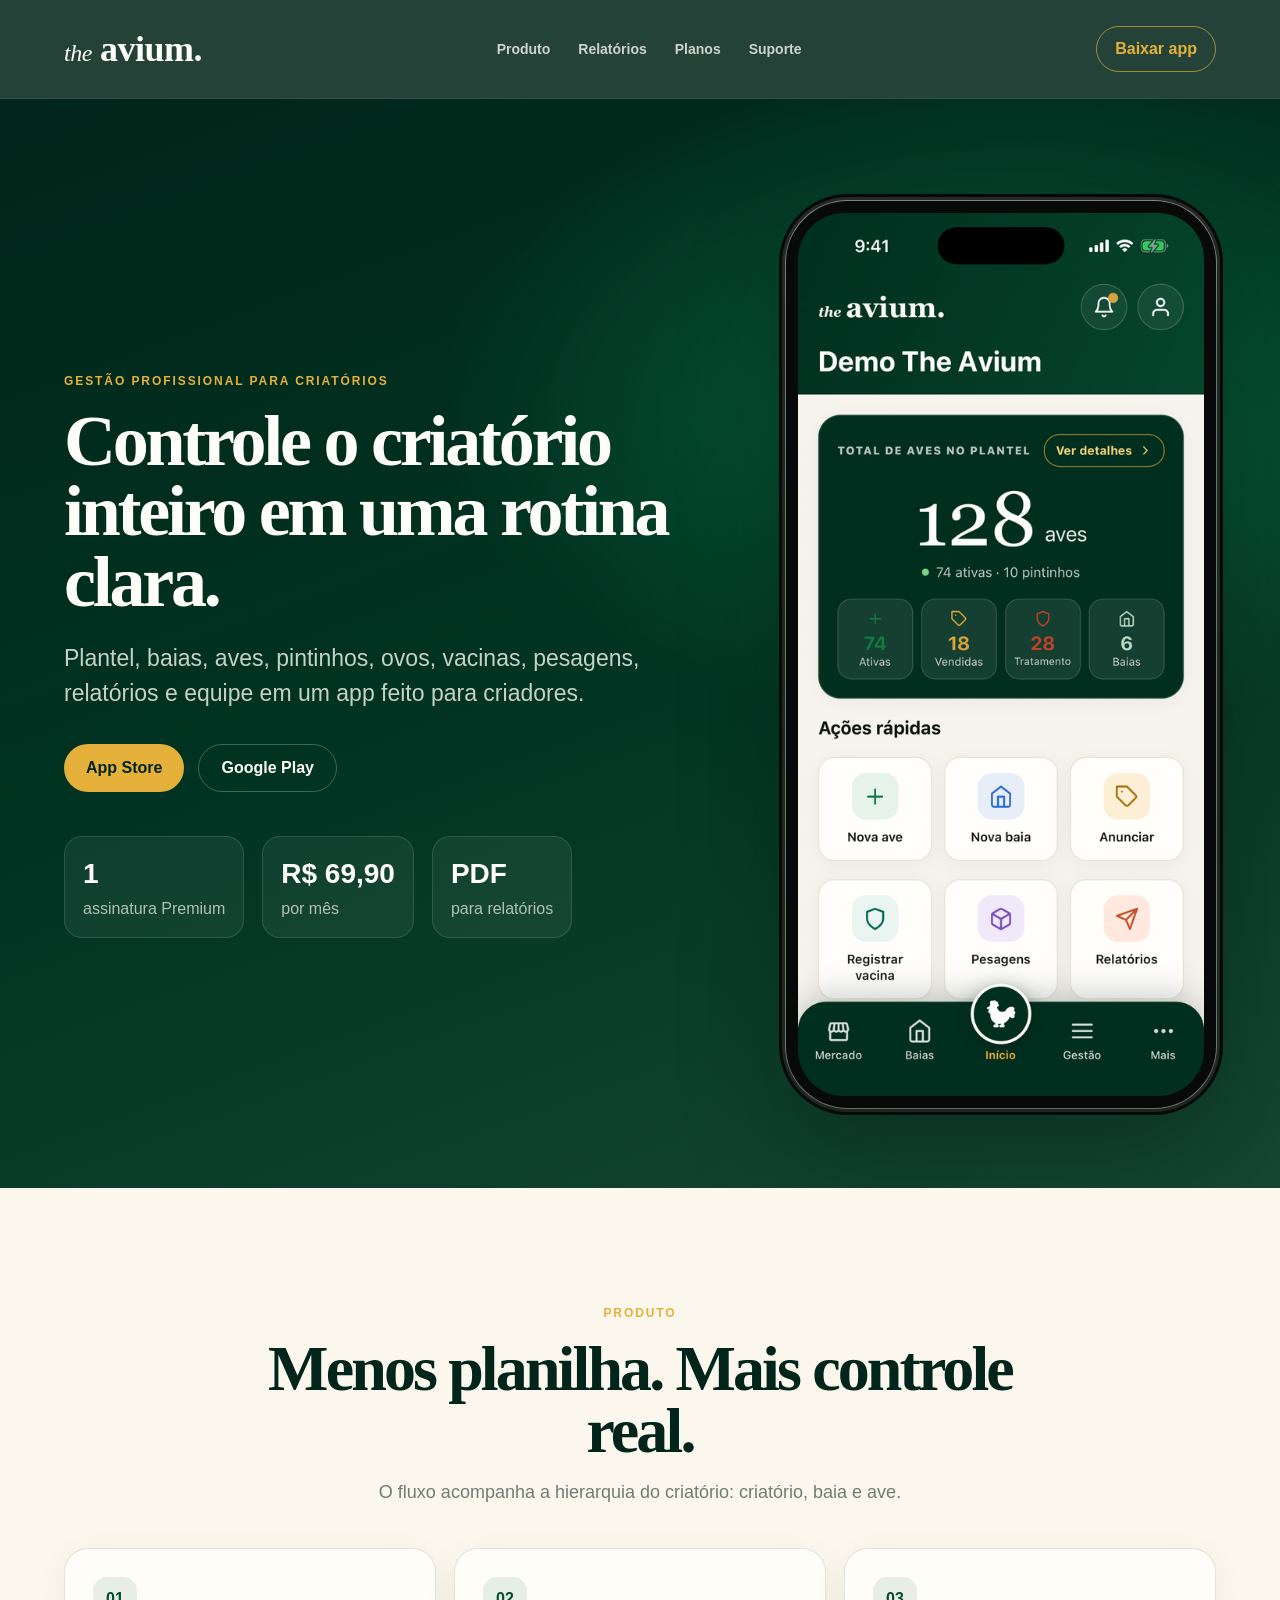
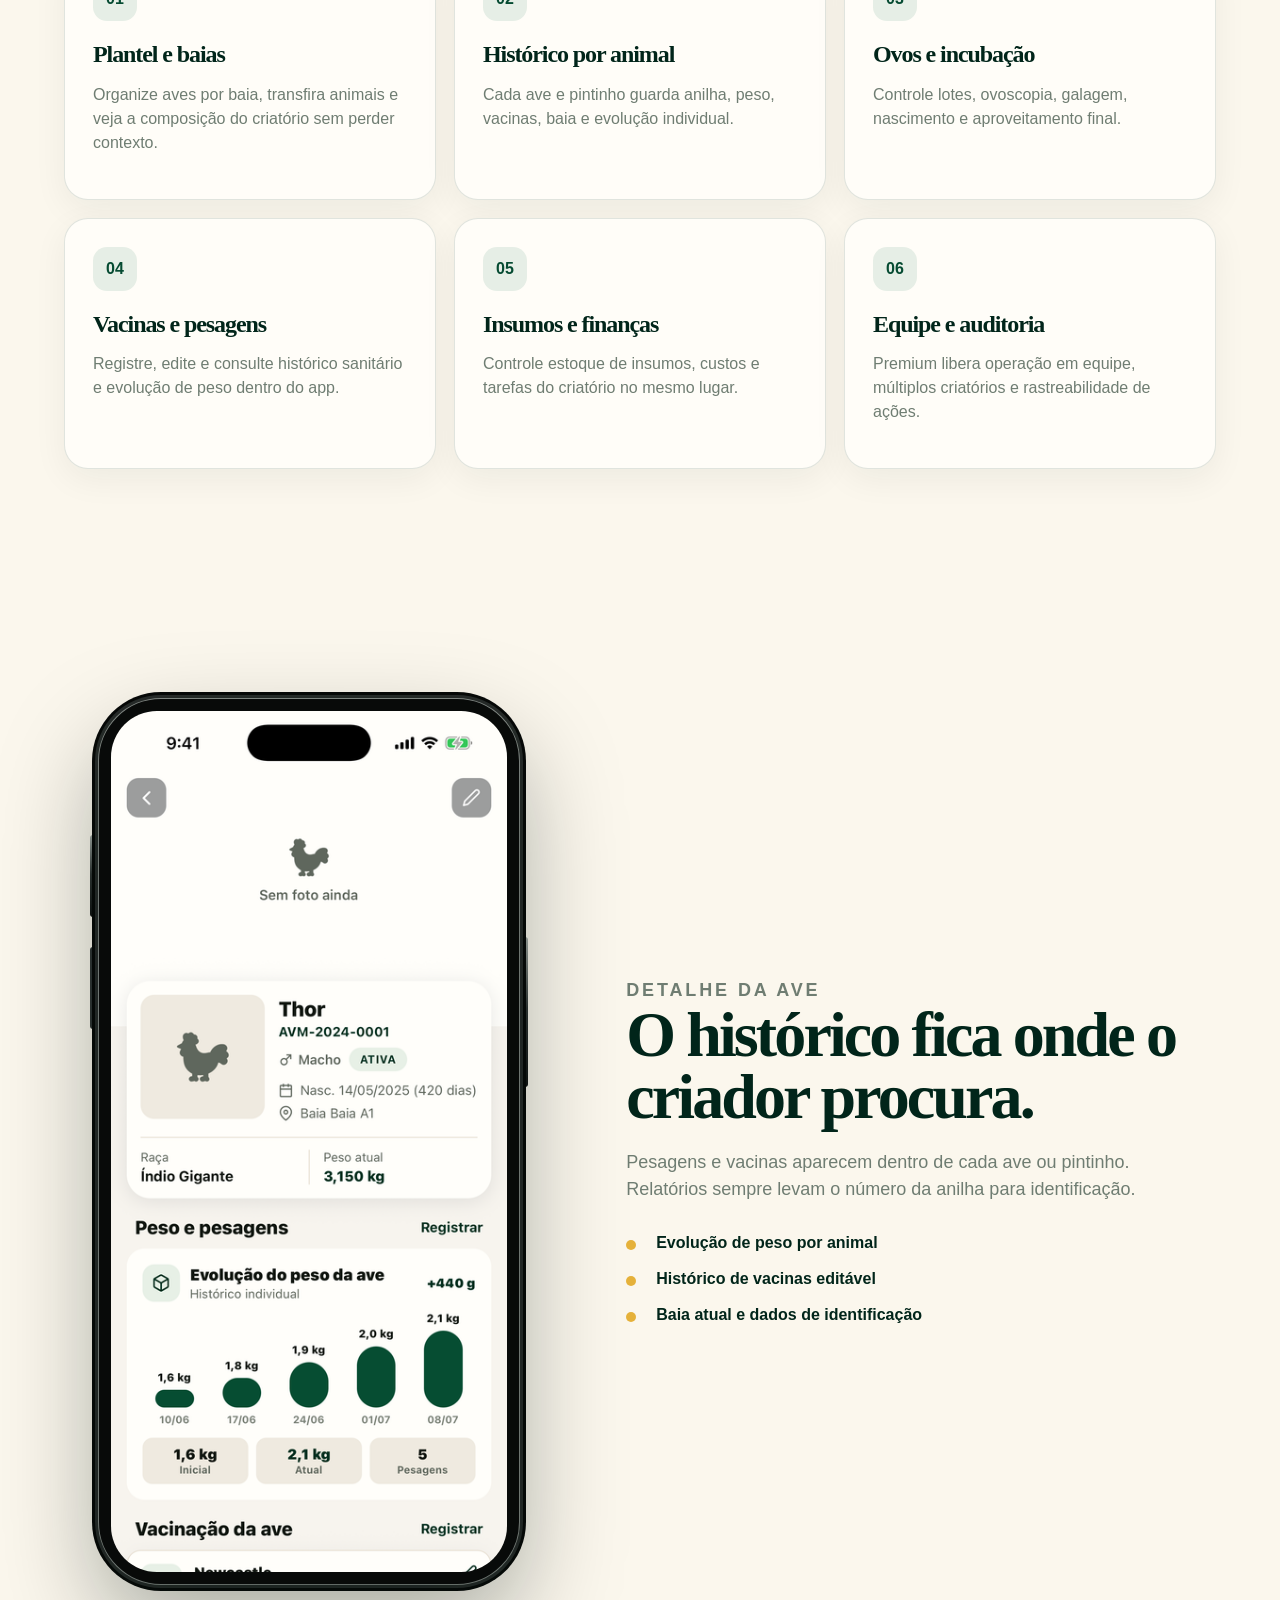
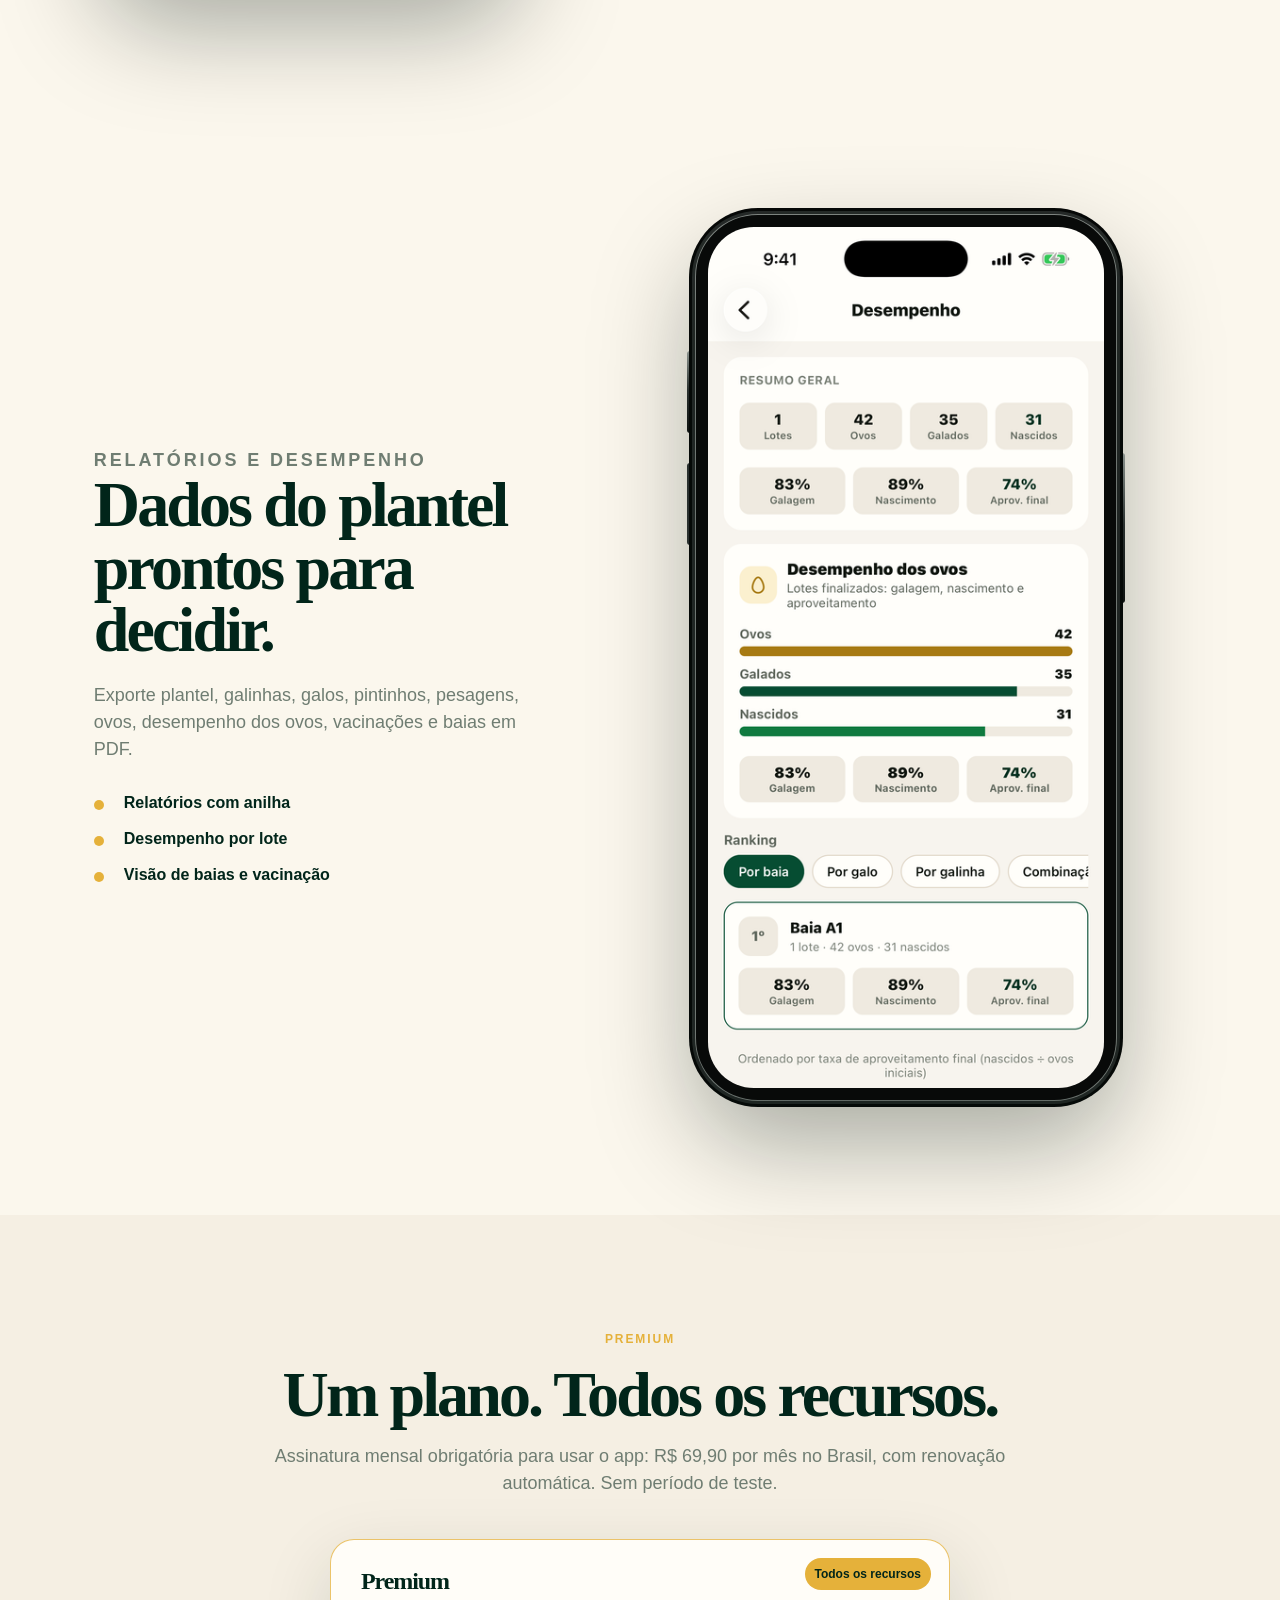
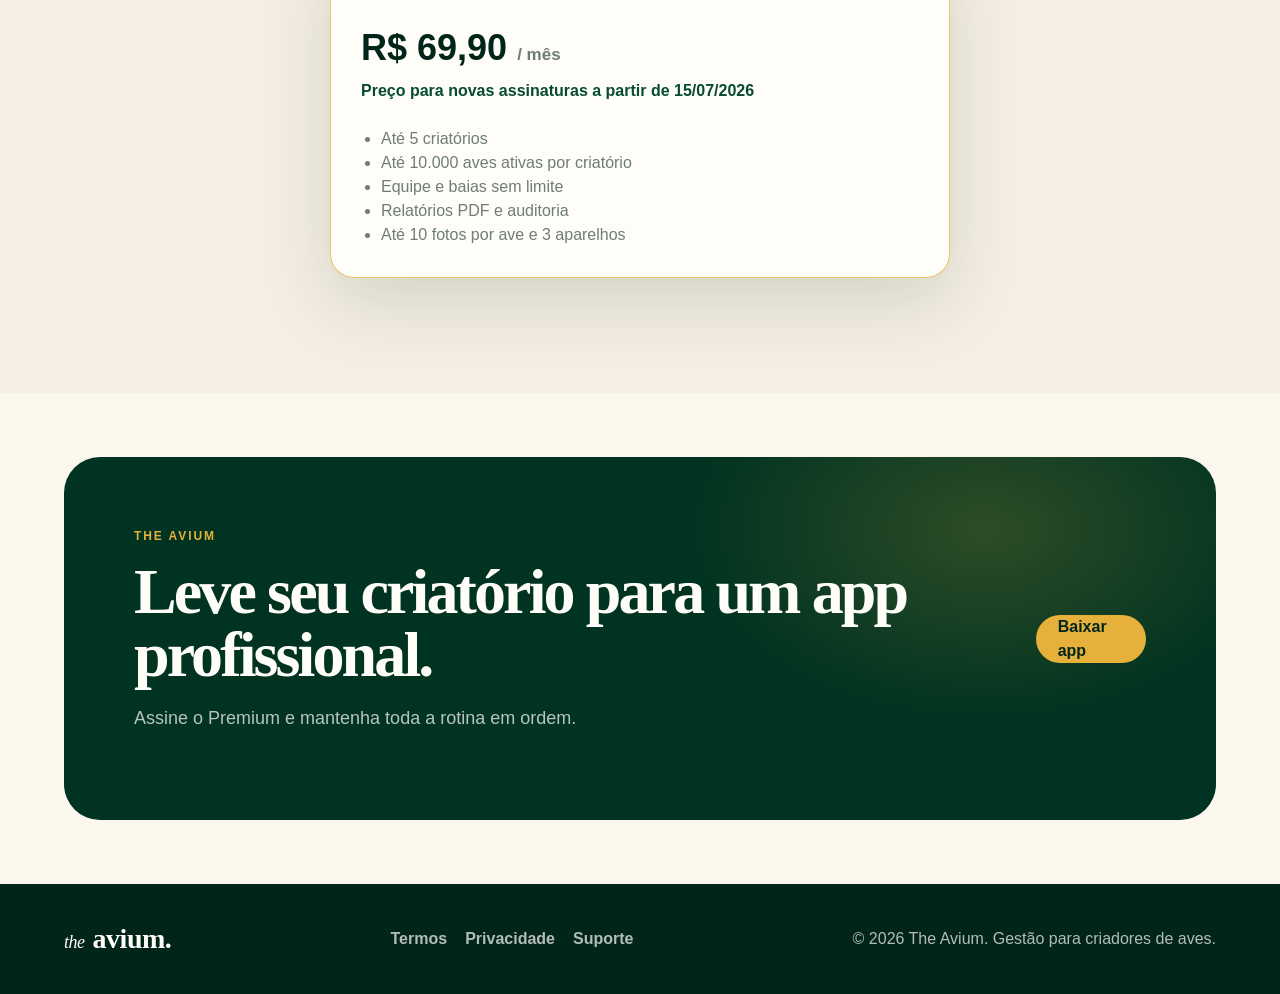
==== commit 7f13d933: "Remove trial, marketplace, anúncios e mapa do site; alinha privacidade e termos ao app" ====
--- a/index.html
+++ b/index.html
@@ -3,8 +3,8 @@
 <head>
   <meta charset="utf-8">
   <meta name="viewport" content="width=device-width, initial-scale=1">
-  <title>The Avium — Gestão de criatórios e mercado de aves</title>
-  <meta name="description" content="The Avium organiza plantel, baias, aves, pintinhos, ovos, vacinas, pesagens, relatórios e marketplace para criadores de aves.">
+  <title>The Avium — Gestão de criatórios de aves</title>
+  <meta name="description" content="The Avium organiza plantel, baias, aves, pintinhos, ovos, vacinas, pesagens, relatórios e equipe para criadores de aves.">
   <link rel="icon" href="assets/logo-round.png">
   <link rel="stylesheet" href="style.css">
 </head>
@@ -29,7 +29,7 @@
         <h1>Controle o criatório inteiro em uma rotina clara.</h1>
         <p class="lead">
           Plantel, baias, aves, pintinhos, ovos, vacinas, pesagens, relatórios
-          e mercado em um app feito para criadores.
+          e equipe em um app feito para criadores.
         </p>
         <div class="hero-actions" id="baixar">
           <a class="button primary" href="https://apps.apple.com/app/id6776464321">App Store</a>
@@ -37,7 +37,7 @@
         </div>
         <dl class="hero-metrics" aria-label="Recursos principais">
           <div><dt>1</dt><dd>assinatura Premium</dd></div>
-          <div><dt>14 dias</dt><dd>de teste</dd></div>
+          <div><dt>R$ 69,90</dt><dd>por mês</dd></div>
           <div><dt>PDF</dt><dd>para relatórios</dd></div>
         </dl>
       </div>
@@ -80,8 +80,8 @@
         </article>
         <article class="feature">
           <span class="feature-icon">05</span>
-          <h3>Mercado</h3>
-          <p>Anuncie aves e ovos mantendo os dados conectados ao criatório.</p>
+          <h3>Insumos e finanças</h3>
+          <p>Controle estoque de insumos, custos e tarefas do criatório no mesmo lugar.</p>
         </article>
         <article class="feature">
           <span class="feature-icon">06</span>
@@ -137,7 +137,7 @@
       <div class="section-head">
         <p class="eyebrow">Premium</p>
         <h2>Um plano. Todos os recursos.</h2>
-        <p>Novos assinantes elegíveis têm 14 dias grátis. Depois, R$ 69,90 por mês no Brasil.</p>
+        <p>Assinatura mensal obrigatória para usar o app: R$ 69,90 por mês no Brasil, com renovação automática. Sem período de teste.</p>
       </div>
       <div class="plans">
         <article class="plan-card featured">
@@ -148,8 +148,8 @@
           <ul>
             <li>Até 5 criatórios</li>
             <li>Até 10.000 aves ativas por criatório</li>
-            <li>Equipe, baias e anúncios sem limite</li>
-            <li>Relatórios PDF, auditoria e destaques</li>
+            <li>Equipe e baias sem limite</li>
+            <li>Relatórios PDF e auditoria</li>
             <li>Até 10 fotos por ave e 3 aparelhos</li>
           </ul>
         </article>
@@ -175,7 +175,7 @@
       <a href="privacidade.html">Privacidade</a>
       <a href="suporte.html">Suporte</a>
     </nav>
-    <p>© 2026 The Avium. Gestão e mercado para criadores de aves.</p>
+    <p>© 2026 The Avium. Gestão para criadores de aves.</p>
   </footer>
 </body>
 </html>
